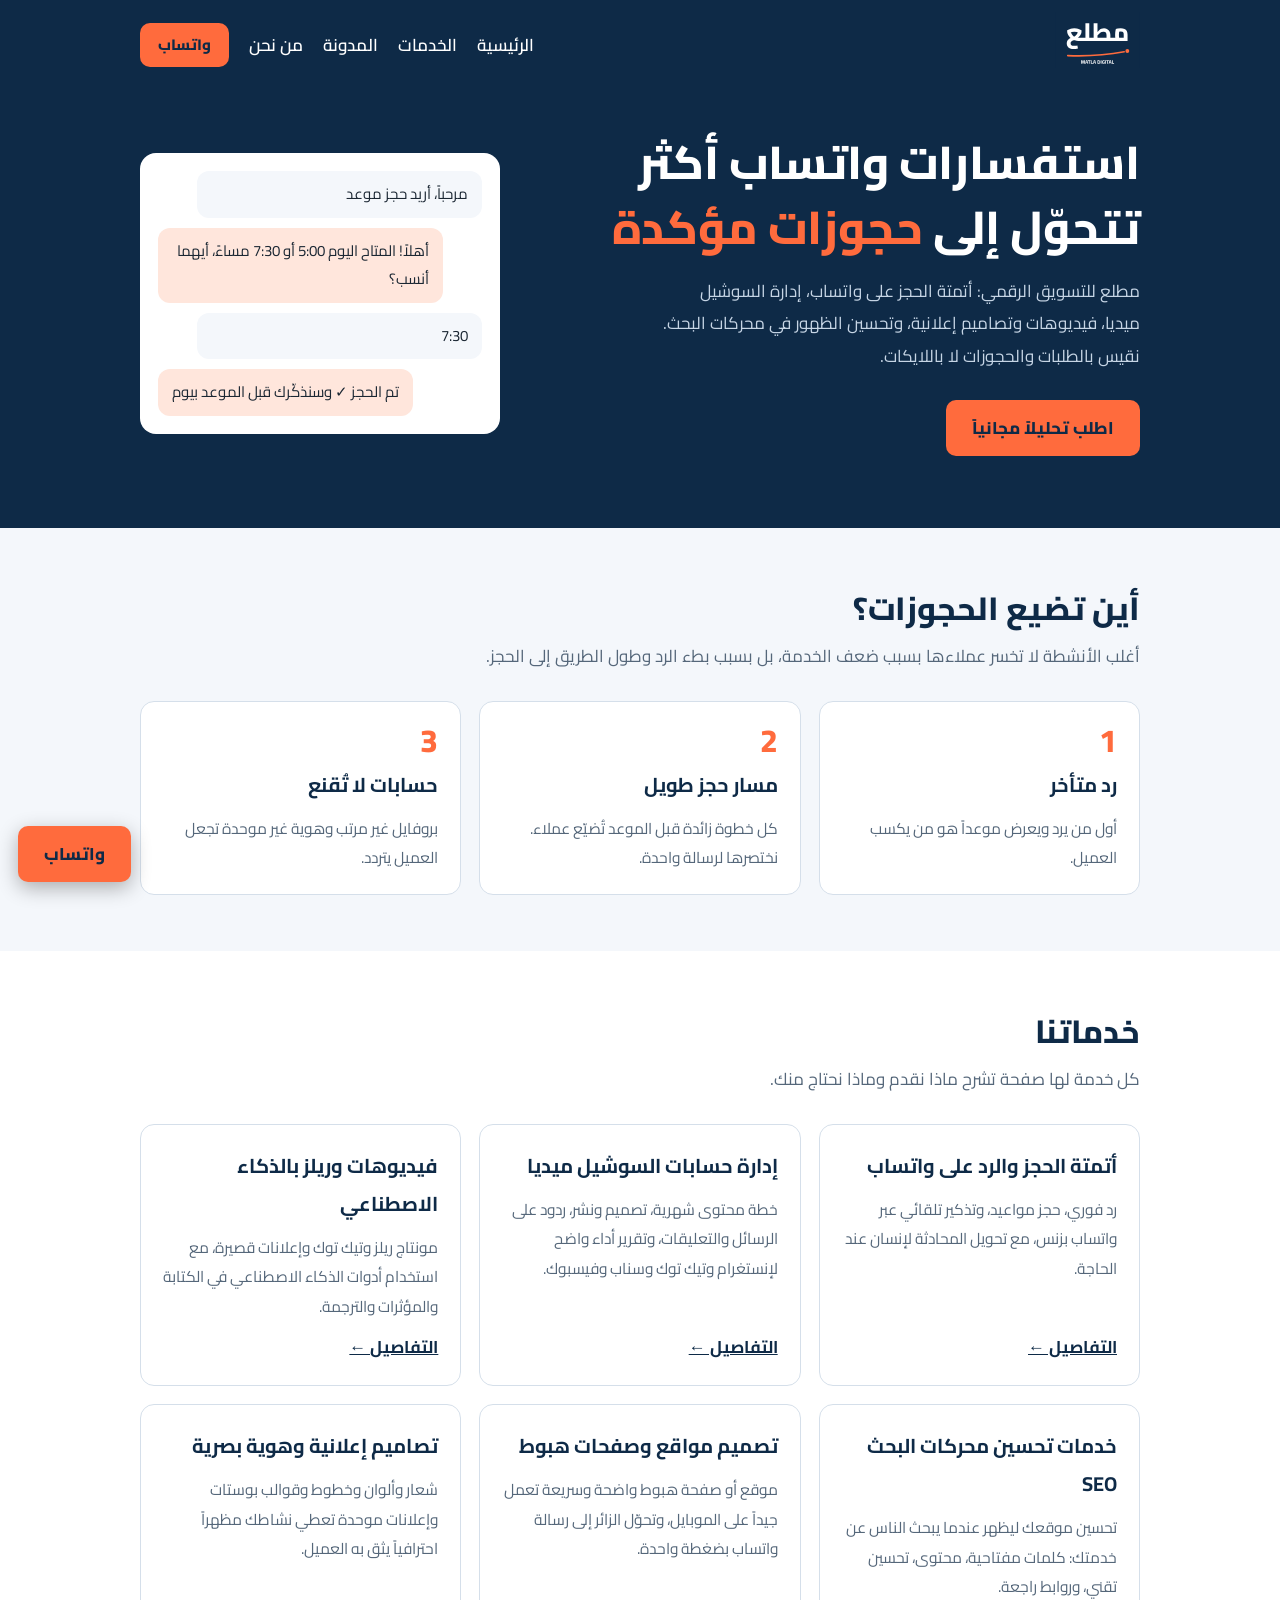
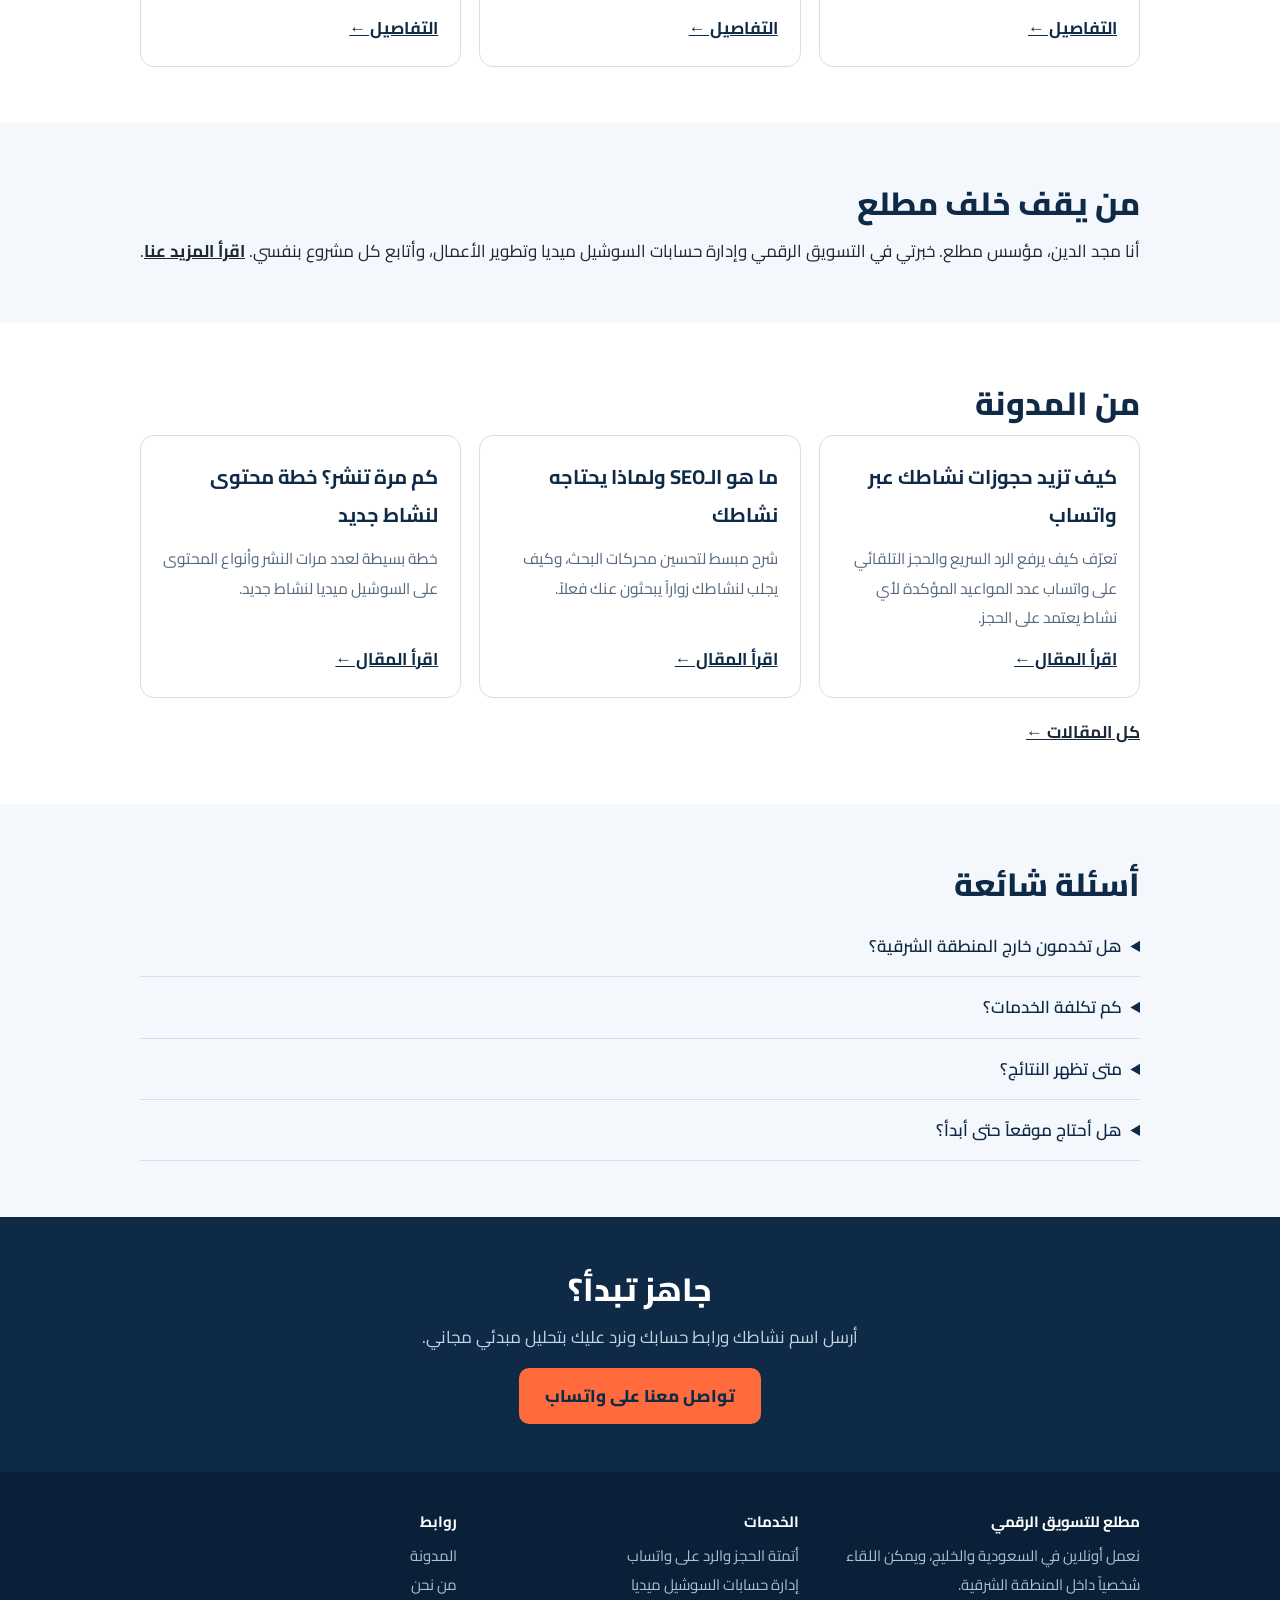
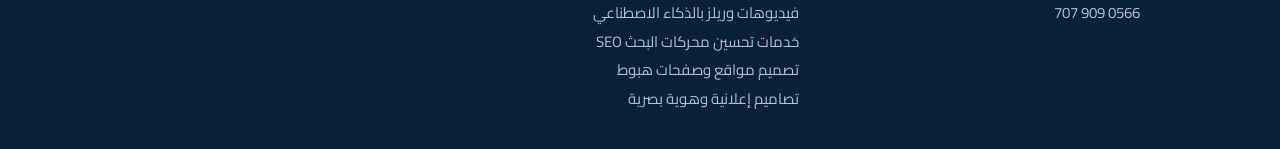
==== index.html @ a6b3e6dd "Add files via upload" ====
<!DOCTYPE html>
<html lang="ar" dir="rtl"><head><meta charset="utf-8"><meta name="viewport" content="width=device-width, initial-scale=1, viewport-fit=cover">
<title>مطلع للتسويق الرقمي | حجوزات واتساب وسوشيل ميديا وSEO</title><meta name="description" content="أتمتة حجوزات واتساب، إدارة سوشيل ميديا، فيديوهات وتصاميم إعلانية وSEO. اطلب تحليلاً مجانياً لحساباتك على واتساب.">
<meta name="robots" content="index,follow,max-image-preview:large">
<link rel="canonical" href="https://YOUR-DOMAIN/"><link rel="alternate" hreflang="ar-SA" href="https://YOUR-DOMAIN/"><link rel="alternate" hreflang="x-default" href="https://YOUR-DOMAIN/">
<meta property="og:type" content="website"><meta property="og:locale" content="ar_SA"><meta property="og:site_name" content="مطلع للتسويق الرقمي"><meta property="og:title" content="مطلع للتسويق الرقمي | حجوزات واتساب وسوشيل ميديا وSEO"><meta property="og:description" content="أتمتة حجوزات واتساب، إدارة سوشيل ميديا، فيديوهات وتصاميم إعلانية وSEO. اطلب تحليلاً مجانياً لحساباتك على واتساب."><meta property="og:url" content="https://YOUR-DOMAIN/"><meta property="og:image" content="https://YOUR-DOMAIN/og-image.png"><meta name="twitter:card" content="summary_large_image">
<meta name="theme-color" content="#0E2A47"><link rel="icon" href="/logo-profile-square.svg" type="image/svg+xml">
<link rel="preconnect" href="https://fonts.googleapis.com"><link rel="preconnect" href="https://fonts.gstatic.com" crossorigin>
<link href="https://fonts.googleapis.com/css2?family=Cairo:wght@400;600;800&display=swap" rel="stylesheet"><link rel="stylesheet" href="/style.css">
<script type="application/ld+json">{"@context": "https://schema.org", "@graph": [{"@type": "ProfessionalService", "@id": "https://YOUR-DOMAIN/#org", "name": "مطلع للتسويق الرقمي", "alternateName": "Matla Digital", "url": "https://YOUR-DOMAIN/", "logo": "https://YOUR-DOMAIN/logo-profile-1024.png", "image": "https://YOUR-DOMAIN/og-image.png", "telephone": "+966566909707", "description": "أتمتة حجوزات واتساب، إدارة سوشيل ميديا، فيديوهات وتصاميم إعلانية، وتحسين محركات البحث.", "areaServed": [{"@type": "Country", "name": "المملكة العربية السعودية"}], "founder": {"@type": "Person", "name": "مجد الدين"}, "knowsLanguage": "ar"}, {"@type": "WebSite", "@id": "https://YOUR-DOMAIN/#site", "url": "https://YOUR-DOMAIN/", "name": "مطلع للتسويق الرقمي", "inLanguage": "ar"}, {"@type": "FAQPage", "mainEntity": [{"@type": "Question", "name": "هل تخدمون خارج المنطقة الشرقية؟", "acceptedAnswer": {"@type": "Answer", "text": "نعم، نعمل أونلاين مع أنشطة في السعودية والخليج، ويمكن اللقاء شخصياً داخل المنطقة الشرقية عند الحاجة."}}, {"@type": "Question", "name": "كم تكلفة الخدمات؟", "acceptedAnswer": {"@type": "Answer", "text": "تختلف حسب نشاطك وحجم العمل. راسلنا على واتساب وسنعطيك عرضاً واضحاً بعد تحليل مبدئي مجاني."}}, {"@type": "Question", "name": "متى تظهر النتائج؟", "acceptedAnswer": {"@type": "Answer", "text": "تحسّن سرعة الرد والحجوزات يظهر غالباً خلال أسابيع قليلة، أما الـSEO فيحتاج من شهرين إلى ستة أشهر."}}, {"@type": "Question", "name": "هل أحتاج موقعاً حتى أبدأ؟", "acceptedAnswer": {"@type": "Answer", "text": "لا. نبدأ بما يعطي أسرع أثر لنشاطك، سواء واتساب أو السوشيل ميديا أو الموقع."}}]}]}</script></head>
<body><a class="skip" href="#main">تخطَّ إلى المحتوى</a>
<header><div class="w"><a href="/"><img src="/logo-dark.svg" width="85" height="56" alt="شعار مطلع للتسويق الرقمي"></a>
<nav aria-label="القائمة الرئيسية"><ul><li><a href="/">الرئيسية</a></li><li><a href="/#services">الخدمات</a></li><li><a href="/blog/">المدونة</a></li><li><a href="/about/">من نحن</a></li><li><a class="btn sm" href="https://wa.me/966566909707?text=%D9%85%D8%B1%D8%AD%D8%A8%D8%A7%D9%8B%D8%8C%20%D8%A8%D8%AF%D9%8A%20%D8%A3%D8%B3%D8%AA%D9%81%D8%B3%D8%B1%20%D8%B9%D9%86%20%D8%AE%D8%AF%D9%85%D8%A7%D8%AA%D9%83%D9%85" rel="noopener" target="_blank">واتساب</a></li></ul></nav></div></header>
<main id="main"><section class="hero"><div class="w g"><div><h1>استفسارات واتساب أكثر تتحوّل إلى <em>حجوزات مؤكدة</em></h1>
<p>مطلع للتسويق الرقمي: أتمتة الحجز على واتساب، إدارة السوشيل ميديا، فيديوهات وتصاميم إعلانية، وتحسين الظهور في محركات البحث. نقيس بالطلبات والحجوزات لا باللايكات.</p>
<a class="btn" href="https://wa.me/966566909707?text=%D9%85%D8%B1%D8%AD%D8%A8%D8%A7%D9%8B%D8%8C%20%D8%A8%D8%AF%D9%8A%20%D8%AA%D8%AD%D9%84%D9%8A%D9%84%D8%A7%D9%8B%20%D9%85%D8%AC%D8%A7%D9%86%D9%8A%D8%A7%D9%8B%20%D9%84%D8%AD%D8%B3%D8%A7%D8%A8%D8%A7%D8%AA%D9%8A%20%D9%88%D9%88%D9%82%D8%AA%20%D8%B1%D8%AF%D9%91%D9%8A%20%D8%B9%D9%84%D9%89%20%D8%A7%D9%84%D8%B9%D9%85%D9%84%D8%A7%D8%A1" rel="noopener" target="_blank">اطلب تحليلاً مجانياً</a></div>
<div class="chat" aria-hidden="true"><div class="m in">مرحباً، أريد حجز موعد</div><div class="m out">أهلاً! المتاح اليوم 5:00 أو 7:30 مساءً، أيهما أنسب؟</div><div class="m in">7:30</div><div class="m out">تم الحجز ✓ وسنذكّرك قبل الموعد بيوم</div></div></div></section>
<section class="alt"><div class="w"><h2>أين تضيع الحجوزات؟</h2><p class="sub">أغلب الأنشطة لا تخسر عملاءها بسبب ضعف الخدمة، بل بسبب بطء الرد وطول الطريق إلى الحجز.</p>
<div class="grid"><div class="card"><span class="num">1</span><h3>رد متأخر</h3><p>أول من يرد ويعرض موعداً هو من يكسب العميل.</p></div><div class="card"><span class="num">2</span><h3>مسار حجز طويل</h3><p>كل خطوة زائدة قبل الموعد تُضيّع عملاء. نختصرها لرسالة واحدة.</p></div><div class="card"><span class="num">3</span><h3>حسابات لا تُقنع</h3><p>بروفايل غير مرتب وهوية غير موحدة تجعل العميل يتردد.</p></div></div></div></section>
<section id="services"><div class="w"><h2>خدماتنا</h2><p class="sub">كل خدمة لها صفحة تشرح ماذا نقدم وماذا نحتاج منك.</p><div class="grid"><article class="card"><h3>أتمتة الحجز والرد على واتساب</h3><p>رد فوري، حجز مواعيد، وتذكير تلقائي عبر واتساب بزنس، مع تحويل المحادثة لإنسان عند الحاجة.</p><a class="more" href="/services/whatsapp-booking-automation/">التفاصيل ←</a></article><article class="card"><h3>إدارة حسابات السوشيل ميديا</h3><p>خطة محتوى شهرية، تصميم ونشر، ردود على الرسائل والتعليقات، وتقرير أداء واضح لإنستغرام وتيك توك وسناب وفيسبوك.</p><a class="more" href="/services/social-media-management/">التفاصيل ←</a></article><article class="card"><h3>فيديوهات وريلز بالذكاء الاصطناعي</h3><p>مونتاج ريلز وتيك توك وإعلانات قصيرة، مع استخدام أدوات الذكاء الاصطناعي في الكتابة والمؤثرات والترجمة.</p><a class="more" href="/services/ai-video-production/">التفاصيل ←</a></article><article class="card"><h3>خدمات تحسين محركات البحث SEO</h3><p>تحسين موقعك ليظهر عندما يبحث الناس عن خدمتك: كلمات مفتاحية، محتوى، تحسين تقني، وروابط راجعة.</p><a class="more" href="/services/seo-services/">التفاصيل ←</a></article><article class="card"><h3>تصميم مواقع وصفحات هبوط</h3><p>موقع أو صفحة هبوط واضحة وسريعة تعمل جيداً على الموبايل، وتحوّل الزائر إلى رسالة واتساب بضغطة واحدة.</p><a class="more" href="/services/website-design/">التفاصيل ←</a></article><article class="card"><h3>تصاميم إعلانية وهوية بصرية</h3><p>شعار وألوان وخطوط وقوالب بوستات وإعلانات موحدة تعطي نشاطك مظهراً احترافياً يثق به العميل.</p><a class="more" href="/services/ads-design-branding/">التفاصيل ←</a></article></div></div></section>
<section class="alt"><div class="w"><h2>من يقف خلف مطلع</h2><p>أنا مجد الدين، مؤسس مطلع. خبرتي في التسويق الرقمي وإدارة حسابات السوشيل ميديا وتطوير الأعمال، وأتابع كل مشروع بنفسي. <a href="/about/"><strong>اقرأ المزيد عنا</strong></a>.</p></div></section>
<section><div class="w"><h2>من المدونة</h2><div class="grid"><article class="card"><h3>كيف تزيد حجوزات نشاطك عبر واتساب</h3><p>تعرّف كيف يرفع الرد السريع والحجز التلقائي على واتساب عدد المواعيد المؤكدة لأي نشاط يعتمد على الحجز.</p><a class="more" href="/blog/whatsapp-booking-for-clinics/">اقرأ المقال ←</a></article><article class="card"><h3>ما هو الـSEO ولماذا يحتاجه نشاطك</h3><p>شرح مبسط لتحسين محركات البحث، وكيف يجلب لنشاطك زواراً يبحثون عنك فعلاً.</p><a class="more" href="/blog/what-is-seo/">اقرأ المقال ←</a></article><article class="card"><h3>كم مرة تنشر؟ خطة محتوى لنشاط جديد</h3><p>خطة بسيطة لعدد مرات النشر وأنواع المحتوى على السوشيل ميديا لنشاط جديد.</p><a class="more" href="/blog/social-media-content-plan/">اقرأ المقال ←</a></article></div><p style="margin-top:18px"><a class="more" href="/blog/"><strong>كل المقالات ←</strong></a></p></div></section>
<section class="alt"><div class="w"><h2>أسئلة شائعة</h2><details><summary>هل تخدمون خارج المنطقة الشرقية؟</summary><p>نعم، نعمل أونلاين مع أنشطة في السعودية والخليج، ويمكن اللقاء شخصياً داخل المنطقة الشرقية عند الحاجة.</p></details><details><summary>كم تكلفة الخدمات؟</summary><p>تختلف حسب نشاطك وحجم العمل. راسلنا على واتساب وسنعطيك عرضاً واضحاً بعد تحليل مبدئي مجاني.</p></details><details><summary>متى تظهر النتائج؟</summary><p>تحسّن سرعة الرد والحجوزات يظهر غالباً خلال أسابيع قليلة، أما الـSEO فيحتاج من شهرين إلى ستة أشهر.</p></details><details><summary>هل أحتاج موقعاً حتى أبدأ؟</summary><p>لا. نبدأ بما يعطي أسرع أثر لنشاطك، سواء واتساب أو السوشيل ميديا أو الموقع.</p></details></div></section></main>
<section class="cta"><div class="w"><h2>جاهز تبدأ؟</h2><p>أرسل اسم نشاطك ورابط حسابك ونرد عليك بتحليل مبدئي مجاني.</p><a class="btn" href="https://wa.me/966566909707?text=%D9%85%D8%B1%D8%AD%D8%A8%D8%A7%D9%8B%D8%8C%20%D9%87%D8%B0%D8%A7%20%D8%A7%D8%B3%D9%85%20%D9%86%D8%B4%D8%A7%D8%B7%D9%8A%20%D9%88%D8%B1%D8%A7%D8%A8%D8%B7%20%D8%AD%D8%B3%D8%A7%D8%A8%D9%8A%3A" rel="noopener" target="_blank">تواصل معنا على واتساب</a></div></section>
<footer><div class="w g"><div><h4>مطلع للتسويق الرقمي</h4><p>نعمل أونلاين في السعودية والخليج، ويمكن اللقاء شخصياً داخل المنطقة الشرقية.</p><p><a href="tel:+966566909707">0566 909 707</a></p></div>
<div><h4>الخدمات</h4><ul><li><a href="/services/whatsapp-booking-automation/">أتمتة الحجز والرد على واتساب</a></li><li><a href="/services/social-media-management/">إدارة حسابات السوشيل ميديا</a></li><li><a href="/services/ai-video-production/">فيديوهات وريلز بالذكاء الاصطناعي</a></li><li><a href="/services/seo-services/">خدمات تحسين محركات البحث SEO</a></li><li><a href="/services/website-design/">تصميم مواقع وصفحات هبوط</a></li><li><a href="/services/ads-design-branding/">تصاميم إعلانية وهوية بصرية</a></li></ul></div><div><h4>روابط</h4><ul><li><a href="/blog/">المدونة</a></li><li><a href="/about/">من نحن</a></li></ul></div></div></footer>
<a class="btn fab" href="https://wa.me/966566909707?text=%D9%85%D8%B1%D8%AD%D8%A8%D8%A7%D9%8B%D8%8C%20%D8%A8%D8%AF%D9%8A%20%D8%A3%D8%B3%D8%AA%D9%81%D8%B3%D8%B1%20%D8%B9%D9%86%20%D8%AE%D8%AF%D9%85%D8%A7%D8%AA%D9%83%D9%85" rel="noopener" target="_blank" aria-label="تواصل عبر واتساب">واتساب</a></body></html>
---- style.css ----
:root{--navy:#0E2A47;--coral:#FF6B3D;--bg:#F4F7FB;--tx:#1B2733;--mut:#55677A;--line:#D5DFEA}
*{box-sizing:border-box;margin:0}html{scroll-behavior:smooth}
body{font-family:Cairo,Tahoma,Arial,sans-serif;color:var(--tx);line-height:1.9;font-size:17px;padding-top:env(safe-area-inset-top,0)}
.w{max-width:1040px;margin:0 auto;padding:0 20px}a{color:inherit}:focus-visible{outline:3px solid var(--coral);outline-offset:3px}
.skip{position:absolute;right:-999px}.skip:focus{right:10px;top:10px;background:#fff;padding:8px;z-index:99}
.btn{display:inline-block;background:var(--coral);color:var(--navy);font-weight:800;text-decoration:none;padding:12px 26px;border-radius:10px}.btn:hover{filter:brightness(1.08)}.btn.sm{padding:8px 18px;font-size:15px}
header{background:var(--navy);color:#fff}header .w{display:flex;flex-wrap:wrap;justify-content:space-between;align-items:center;gap:10px;padding-top:12px;padding-bottom:12px}
nav ul{list-style:none;padding:0;display:flex;flex-wrap:wrap;gap:6px 20px;align-items:center}nav a{text-decoration:none;font-weight:600}nav a:hover{color:var(--coral)}
.hero{background:var(--navy);color:#fff;padding:40px 0 72px}.hero .g{display:grid;grid-template-columns:1.25fr .75fr;gap:40px;align-items:center}
h1{font-size:clamp(28px,4.6vw,46px);line-height:1.4;font-weight:800}h1 em{font-style:normal;color:var(--coral)}.hero p{color:#C6D5E5;margin:16px 0 28px;max-width:48ch}
.chat{background:#fff;color:var(--tx);border-radius:16px;padding:18px;display:grid;gap:10px;font-size:15px}.m{padding:9px 14px;border-radius:12px;max-width:88%}.in{background:var(--bg)}.out{background:#FFE6DC;justify-self:end}
section{padding:56px 0}.alt{background:var(--bg)}h2{font-size:clamp(23px,3.3vw,32px);font-weight:800;color:var(--navy);margin-bottom:8px;line-height:1.5}h3{color:var(--navy);font-size:20px}
.sub{color:var(--mut);margin-bottom:28px}.grid{display:grid;grid-template-columns:repeat(auto-fit,minmax(280px,1fr));gap:18px}
.card{border:1px solid var(--line);border-radius:14px;padding:22px;display:flex;flex-direction:column;gap:10px;background:#fff}.card p{color:var(--mut);font-size:15.5px;flex:1}.card a.more{font-weight:700;color:var(--navy)}
.num{font-size:32px;font-weight:800;color:var(--coral);line-height:1}
.bc{font-size:14px;color:var(--mut);padding:14px 0}.bc a{text-decoration:none}
.page{padding:8px 0 56px}.prose{max-width:760px}.prose h2{margin-top:32px}.prose p{margin:12px 0}.prose ul{margin:12px 22px}
.meta{color:var(--mut);font-size:14px}
details{border-bottom:1px solid var(--line);padding:14px 0}summary{cursor:pointer;font-weight:600;color:var(--navy)}details p{color:var(--mut);margin-top:8px}
.cta{background:var(--navy);color:#C6D5E5;text-align:center;padding:48px 0}.cta h2{color:#fff}.cta .btn{margin-top:14px}
footer{background:#0A2038;color:#AFC0D2;padding:36px 0 calc(36px + env(safe-area-inset-bottom,0));font-size:15px}
footer .g{display:grid;grid-template-columns:repeat(auto-fit,minmax(220px,1fr));gap:24px}footer h4{color:#fff;margin-bottom:6px}footer ul{list-style:none;padding:0}footer a{text-decoration:none}footer a:hover{color:var(--coral)}
.fab{position:fixed;bottom:calc(18px + env(safe-area-inset-bottom,0));left:18px;z-index:9;box-shadow:0 6px 20px rgba(0,0,0,.3)}
@media(max-width:760px){.hero .g{grid-template-columns:1fr}.chat{display:none}}
@media(prefers-reduced-motion:reduce){html{scroll-behavior:auto}}
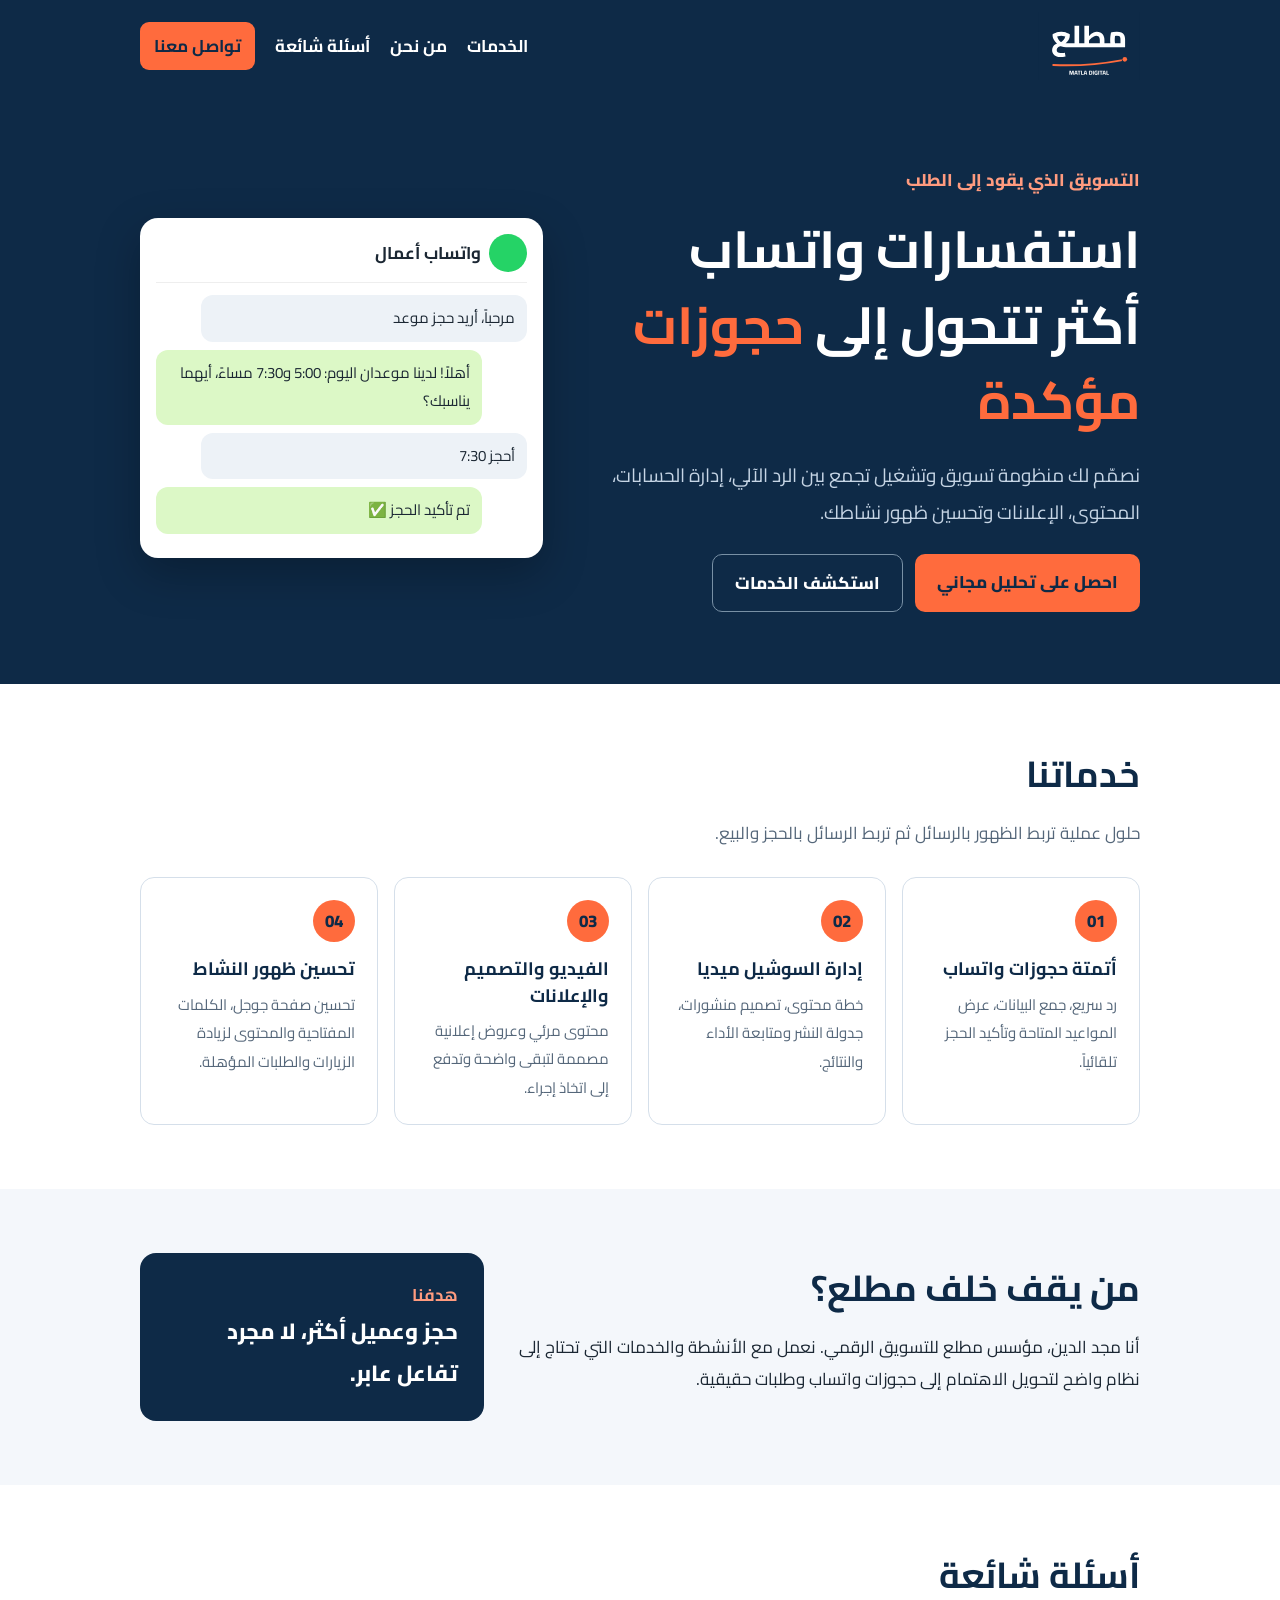
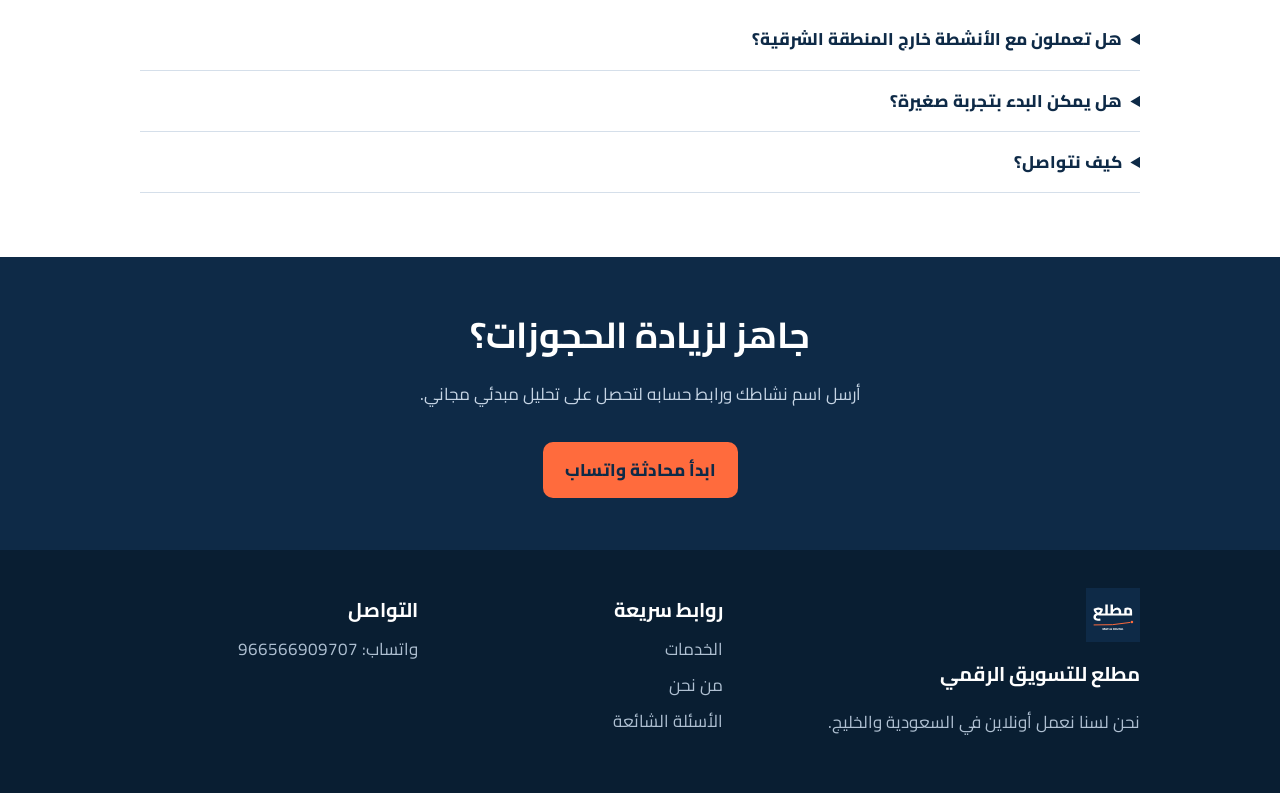
==== commit f69651da: "Fix GitHub Pages project URL paths and replace the broken placeholder site with a working Arabic lan" ====
--- a/index.html
+++ b/index.html
@@ -1,27 +1,106 @@
 <!DOCTYPE html>
-<html lang="ar" dir="rtl"><head><meta charset="utf-8"><meta name="viewport" content="width=device-width, initial-scale=1, viewport-fit=cover">
-<title>مطلع للتسويق الرقمي | حجوزات واتساب وسوشيل ميديا وSEO</title><meta name="description" content="أتمتة حجوزات واتساب، إدارة سوشيل ميديا، فيديوهات وتصاميم إعلانية وSEO. اطلب تحليلاً مجانياً لحساباتك على واتساب.">
-<meta name="robots" content="index,follow,max-image-preview:large">
-<link rel="canonical" href="https://YOUR-DOMAIN/"><link rel="alternate" hreflang="ar-SA" href="https://YOUR-DOMAIN/"><link rel="alternate" hreflang="x-default" href="https://YOUR-DOMAIN/">
-<meta property="og:type" content="website"><meta property="og:locale" content="ar_SA"><meta property="og:site_name" content="مطلع للتسويق الرقمي"><meta property="og:title" content="مطلع للتسويق الرقمي | حجوزات واتساب وسوشيل ميديا وSEO"><meta property="og:description" content="أتمتة حجوزات واتساب، إدارة سوشيل ميديا، فيديوهات وتصاميم إعلانية وSEO. اطلب تحليلاً مجانياً لحساباتك على واتساب."><meta property="og:url" content="https://YOUR-DOMAIN/"><meta property="og:image" content="https://YOUR-DOMAIN/og-image.png"><meta name="twitter:card" content="summary_large_image">
-<meta name="theme-color" content="#0E2A47"><link rel="icon" href="/logo-profile-square.svg" type="image/svg+xml">
-<link rel="preconnect" href="https://fonts.googleapis.com"><link rel="preconnect" href="https://fonts.gstatic.com" crossorigin>
-<link href="https://fonts.googleapis.com/css2?family=Cairo:wght@400;600;800&display=swap" rel="stylesheet"><link rel="stylesheet" href="/style.css">
-<script type="application/ld+json">{"@context": "https://schema.org", "@graph": [{"@type": "ProfessionalService", "@id": "https://YOUR-DOMAIN/#org", "name": "مطلع للتسويق الرقمي", "alternateName": "Matla Digital", "url": "https://YOUR-DOMAIN/", "logo": "https://YOUR-DOMAIN/logo-profile-1024.png", "image": "https://YOUR-DOMAIN/og-image.png", "telephone": "+966566909707", "description": "أتمتة حجوزات واتساب، إدارة سوشيل ميديا، فيديوهات وتصاميم إعلانية، وتحسين محركات البحث.", "areaServed": [{"@type": "Country", "name": "المملكة العربية السعودية"}], "founder": {"@type": "Person", "name": "مجد الدين"}, "knowsLanguage": "ar"}, {"@type": "WebSite", "@id": "https://YOUR-DOMAIN/#site", "url": "https://YOUR-DOMAIN/", "name": "مطلع للتسويق الرقمي", "inLanguage": "ar"}, {"@type": "FAQPage", "mainEntity": [{"@type": "Question", "name": "هل تخدمون خارج المنطقة الشرقية؟", "acceptedAnswer": {"@type": "Answer", "text": "نعم، نعمل أونلاين مع أنشطة في السعودية والخليج، ويمكن اللقاء شخصياً داخل المنطقة الشرقية عند الحاجة."}}, {"@type": "Question", "name": "كم تكلفة الخدمات؟", "acceptedAnswer": {"@type": "Answer", "text": "تختلف حسب نشاطك وحجم العمل. راسلنا على واتساب وسنعطيك عرضاً واضحاً بعد تحليل مبدئي مجاني."}}, {"@type": "Question", "name": "متى تظهر النتائج؟", "acceptedAnswer": {"@type": "Answer", "text": "تحسّن سرعة الرد والحجوزات يظهر غالباً خلال أسابيع قليلة، أما الـSEO فيحتاج من شهرين إلى ستة أشهر."}}, {"@type": "Question", "name": "هل أحتاج موقعاً حتى أبدأ؟", "acceptedAnswer": {"@type": "Answer", "text": "لا. نبدأ بما يعطي أسرع أثر لنشاطك، سواء واتساب أو السوشيل ميديا أو الموقع."}}]}]}</script></head>
-<body><a class="skip" href="#main">تخطَّ إلى المحتوى</a>
-<header><div class="w"><a href="/"><img src="/logo-dark.svg" width="85" height="56" alt="شعار مطلع للتسويق الرقمي"></a>
-<nav aria-label="القائمة الرئيسية"><ul><li><a href="/">الرئيسية</a></li><li><a href="/#services">الخدمات</a></li><li><a href="/blog/">المدونة</a></li><li><a href="/about/">من نحن</a></li><li><a class="btn sm" href="https://wa.me/966566909707?text=%D9%85%D8%B1%D8%AD%D8%A8%D8%A7%D9%8B%D8%8C%20%D8%A8%D8%AF%D9%8A%20%D8%A3%D8%B3%D8%AA%D9%81%D8%B3%D8%B1%20%D8%B9%D9%86%20%D8%AE%D8%AF%D9%85%D8%A7%D8%AA%D9%83%D9%85" rel="noopener" target="_blank">واتساب</a></li></ul></nav></div></header>
-<main id="main"><section class="hero"><div class="w g"><div><h1>استفسارات واتساب أكثر تتحوّل إلى <em>حجوزات مؤكدة</em></h1>
-<p>مطلع للتسويق الرقمي: أتمتة الحجز على واتساب، إدارة السوشيل ميديا، فيديوهات وتصاميم إعلانية، وتحسين الظهور في محركات البحث. نقيس بالطلبات والحجوزات لا باللايكات.</p>
-<a class="btn" href="https://wa.me/966566909707?text=%D9%85%D8%B1%D8%AD%D8%A8%D8%A7%D9%8B%D8%8C%20%D8%A8%D8%AF%D9%8A%20%D8%AA%D8%AD%D9%84%D9%8A%D9%84%D8%A7%D9%8B%20%D9%85%D8%AC%D8%A7%D9%86%D9%8A%D8%A7%D9%8B%20%D9%84%D8%AD%D8%B3%D8%A7%D8%A8%D8%A7%D8%AA%D9%8A%20%D9%88%D9%88%D9%82%D8%AA%20%D8%B1%D8%AF%D9%91%D9%8A%20%D8%B9%D9%84%D9%89%20%D8%A7%D9%84%D8%B9%D9%85%D9%84%D8%A7%D8%A1" rel="noopener" target="_blank">اطلب تحليلاً مجانياً</a></div>
-<div class="chat" aria-hidden="true"><div class="m in">مرحباً، أريد حجز موعد</div><div class="m out">أهلاً! المتاح اليوم 5:00 أو 7:30 مساءً، أيهما أنسب؟</div><div class="m in">7:30</div><div class="m out">تم الحجز ✓ وسنذكّرك قبل الموعد بيوم</div></div></div></section>
-<section class="alt"><div class="w"><h2>أين تضيع الحجوزات؟</h2><p class="sub">أغلب الأنشطة لا تخسر عملاءها بسبب ضعف الخدمة، بل بسبب بطء الرد وطول الطريق إلى الحجز.</p>
-<div class="grid"><div class="card"><span class="num">1</span><h3>رد متأخر</h3><p>أول من يرد ويعرض موعداً هو من يكسب العميل.</p></div><div class="card"><span class="num">2</span><h3>مسار حجز طويل</h3><p>كل خطوة زائدة قبل الموعد تُضيّع عملاء. نختصرها لرسالة واحدة.</p></div><div class="card"><span class="num">3</span><h3>حسابات لا تُقنع</h3><p>بروفايل غير مرتب وهوية غير موحدة تجعل العميل يتردد.</p></div></div></div></section>
-<section id="services"><div class="w"><h2>خدماتنا</h2><p class="sub">كل خدمة لها صفحة تشرح ماذا نقدم وماذا نحتاج منك.</p><div class="grid"><article class="card"><h3>أتمتة الحجز والرد على واتساب</h3><p>رد فوري، حجز مواعيد، وتذكير تلقائي عبر واتساب بزنس، مع تحويل المحادثة لإنسان عند الحاجة.</p><a class="more" href="/services/whatsapp-booking-automation/">التفاصيل ←</a></article><article class="card"><h3>إدارة حسابات السوشيل ميديا</h3><p>خطة محتوى شهرية، تصميم ونشر، ردود على الرسائل والتعليقات، وتقرير أداء واضح لإنستغرام وتيك توك وسناب وفيسبوك.</p><a class="more" href="/services/social-media-management/">التفاصيل ←</a></article><article class="card"><h3>فيديوهات وريلز بالذكاء الاصطناعي</h3><p>مونتاج ريلز وتيك توك وإعلانات قصيرة، مع استخدام أدوات الذكاء الاصطناعي في الكتابة والمؤثرات والترجمة.</p><a class="more" href="/services/ai-video-production/">التفاصيل ←</a></article><article class="card"><h3>خدمات تحسين محركات البحث SEO</h3><p>تحسين موقعك ليظهر عندما يبحث الناس عن خدمتك: كلمات مفتاحية، محتوى، تحسين تقني، وروابط راجعة.</p><a class="more" href="/services/seo-services/">التفاصيل ←</a></article><article class="card"><h3>تصميم مواقع وصفحات هبوط</h3><p>موقع أو صفحة هبوط واضحة وسريعة تعمل جيداً على الموبايل، وتحوّل الزائر إلى رسالة واتساب بضغطة واحدة.</p><a class="more" href="/services/website-design/">التفاصيل ←</a></article><article class="card"><h3>تصاميم إعلانية وهوية بصرية</h3><p>شعار وألوان وخطوط وقوالب بوستات وإعلانات موحدة تعطي نشاطك مظهراً احترافياً يثق به العميل.</p><a class="more" href="/services/ads-design-branding/">التفاصيل ←</a></article></div></div></section>
-<section class="alt"><div class="w"><h2>من يقف خلف مطلع</h2><p>أنا مجد الدين، مؤسس مطلع. خبرتي في التسويق الرقمي وإدارة حسابات السوشيل ميديا وتطوير الأعمال، وأتابع كل مشروع بنفسي. <a href="/about/"><strong>اقرأ المزيد عنا</strong></a>.</p></div></section>
-<section><div class="w"><h2>من المدونة</h2><div class="grid"><article class="card"><h3>كيف تزيد حجوزات نشاطك عبر واتساب</h3><p>تعرّف كيف يرفع الرد السريع والحجز التلقائي على واتساب عدد المواعيد المؤكدة لأي نشاط يعتمد على الحجز.</p><a class="more" href="/blog/whatsapp-booking-for-clinics/">اقرأ المقال ←</a></article><article class="card"><h3>ما هو الـSEO ولماذا يحتاجه نشاطك</h3><p>شرح مبسط لتحسين محركات البحث، وكيف يجلب لنشاطك زواراً يبحثون عنك فعلاً.</p><a class="more" href="/blog/what-is-seo/">اقرأ المقال ←</a></article><article class="card"><h3>كم مرة تنشر؟ خطة محتوى لنشاط جديد</h3><p>خطة بسيطة لعدد مرات النشر وأنواع المحتوى على السوشيل ميديا لنشاط جديد.</p><a class="more" href="/blog/social-media-content-plan/">اقرأ المقال ←</a></article></div><p style="margin-top:18px"><a class="more" href="/blog/"><strong>كل المقالات ←</strong></a></p></div></section>
-<section class="alt"><div class="w"><h2>أسئلة شائعة</h2><details><summary>هل تخدمون خارج المنطقة الشرقية؟</summary><p>نعم، نعمل أونلاين مع أنشطة في السعودية والخليج، ويمكن اللقاء شخصياً داخل المنطقة الشرقية عند الحاجة.</p></details><details><summary>كم تكلفة الخدمات؟</summary><p>تختلف حسب نشاطك وحجم العمل. راسلنا على واتساب وسنعطيك عرضاً واضحاً بعد تحليل مبدئي مجاني.</p></details><details><summary>متى تظهر النتائج؟</summary><p>تحسّن سرعة الرد والحجوزات يظهر غالباً خلال أسابيع قليلة، أما الـSEO فيحتاج من شهرين إلى ستة أشهر.</p></details><details><summary>هل أحتاج موقعاً حتى أبدأ؟</summary><p>لا. نبدأ بما يعطي أسرع أثر لنشاطك، سواء واتساب أو السوشيل ميديا أو الموقع.</p></details></div></section></main>
-<section class="cta"><div class="w"><h2>جاهز تبدأ؟</h2><p>أرسل اسم نشاطك ورابط حسابك ونرد عليك بتحليل مبدئي مجاني.</p><a class="btn" href="https://wa.me/966566909707?text=%D9%85%D8%B1%D8%AD%D8%A8%D8%A7%D9%8B%D8%8C%20%D9%87%D8%B0%D8%A7%20%D8%A7%D8%B3%D9%85%20%D9%86%D8%B4%D8%A7%D8%B7%D9%8A%20%D9%88%D8%B1%D8%A7%D8%A8%D8%B7%20%D8%AD%D8%B3%D8%A7%D8%A8%D9%8A%3A" rel="noopener" target="_blank">تواصل معنا على واتساب</a></div></section>
-<footer><div class="w g"><div><h4>مطلع للتسويق الرقمي</h4><p>نعمل أونلاين في السعودية والخليج، ويمكن اللقاء شخصياً داخل المنطقة الشرقية.</p><p><a href="tel:+966566909707">0566 909 707</a></p></div>
-<div><h4>الخدمات</h4><ul><li><a href="/services/whatsapp-booking-automation/">أتمتة الحجز والرد على واتساب</a></li><li><a href="/services/social-media-management/">إدارة حسابات السوشيل ميديا</a></li><li><a href="/services/ai-video-production/">فيديوهات وريلز بالذكاء الاصطناعي</a></li><li><a href="/services/seo-services/">خدمات تحسين محركات البحث SEO</a></li><li><a href="/services/website-design/">تصميم مواقع وصفحات هبوط</a></li><li><a href="/services/ads-design-branding/">تصاميم إعلانية وهوية بصرية</a></li></ul></div><div><h4>روابط</h4><ul><li><a href="/blog/">المدونة</a></li><li><a href="/about/">من نحن</a></li></ul></div></div></footer>
-<a class="btn fab" href="https://wa.me/966566909707?text=%D9%85%D8%B1%D8%AD%D8%A8%D8%A7%D9%8B%D8%8C%20%D8%A8%D8%AF%D9%8A%20%D8%A3%D8%B3%D8%AA%D9%81%D8%B3%D8%B1%20%D8%B9%D9%86%20%D8%AE%D8%AF%D9%85%D8%A7%D8%AA%D9%83%D9%85" rel="noopener" target="_blank" aria-label="تواصل عبر واتساب">واتساب</a></body></html>+<html lang="ar" dir="rtl">
+<head>
+  <meta charset="utf-8">
+  <meta name="viewport" content="width=device-width, initial-scale=1, viewport-fit=cover">
+  <title>مطلع للتسويق الرقمي | حجوزات واتساب وسوشيل ميديا وSEO</title>
+  <meta name="description" content="مطلع للتسويق الرقمي: أتمتة حجوزات واتساب، إدارة وسائل التواصل الاجتماعي، التصاميم والفيديو والإعلانات وتحسين محركات البحث.">
+  <meta name="robots" content="index,follow,max-image-preview:large">
+  <link rel="canonical" href="https://majdseekh-wq.github.io/matla.com/">
+  <meta property="og:type" content="website">
+  <meta property="og:locale" content="ar_SA">
+  <meta property="og:site_name" content="مطلع للتسويق الرقمي">
+  <meta property="og:title" content="مطلع للتسويق الرقمي">
+  <meta property="og:description" content="نحوّل استفسارات واتساب إلى حجوزات مؤكدة.">
+  <meta property="og:image" content="https://majdseekh-wq.github.io/matla.com/og-image.png">
+  <meta name="theme-color" content="#0E2A47">
+  <link rel="icon" href="./logo-profile-square.svg" type="image/svg+xml">
+  <link rel="preconnect" href="https://fonts.googleapis.com">
+  <link rel="preconnect" href="https://fonts.gstatic.com" crossorigin>
+  <link href="https://fonts.googleapis.com/css2?family=Cairo:wght@400;600;800&display=swap" rel="stylesheet">
+  <link rel="stylesheet" href="./style.css">
+</head>
+<body>
+  <a class="skip" href="#main">تخطَّ إلى المحتوى</a>
+  <header>
+    <div class="w nav">
+      <a class="brand" href="./" aria-label="الصفحة الرئيسية">
+        <img src="./logo-dark.svg" width="102" height="67" alt="شعار مطلع للتسويق الرقمي">
+      </a>
+      <nav aria-label="القائمة الرئيسية">
+        <a href="#services">الخدمات</a>
+        <a href="#about">من نحن</a>
+        <a href="#faq">أسئلة شائعة</a>
+        <a class="nav-cta" href="https://wa.me/966566909707" target="_blank" rel="noopener">تواصل معنا</a>
+      </nav>
+    </div>
+  </header>
+
+  <main id="main">
+    <section class="hero">
+      <div class="w hero-grid">
+        <div class="hero-copy">
+          <span class="eyebrow">التسويق الذي يقود إلى الطلب</span>
+          <h1>استفسارات واتساب أكثر تتحول إلى <em>حجوزات مؤكدة</em></h1>
+          <p>نصمّم لك منظومة تسويق وتشغيل تجمع بين الرد الآلي، إدارة الحسابات، المحتوى، الإعلانات وتحسين ظهور نشاطك.</p>
+          <div class="actions">
+            <a class="btn" href="https://wa.me/966566909707?text=%D9%85%D8%B1%D8%AD%D8%A8%D8%A7%D9%8B%D8%8C%20%D8%A3%D8%B1%D9%8A%D8%AF%20%D8%A7%D8%B9%D8%AA%D8%B0%D8%A7%D8%B1%D9%8B%20%D9%85%D8%AC%D8%A7%D9%86%D9%8A%D9%8B%D8%A7" target="_blank" rel="noopener">احصل على تحليل مجاني</a>
+            <a class="btn ghost" href="#services">استكشف الخدمات</a>
+          </div>
+        </div>
+        <div class="chat" aria-label="مثال على حوار حجوزات واتساب">
+          <div class="chat-head"><span></span><strong>واتساب أعمال</strong></div>
+          <div class="bubble incoming">مرحباً، أريد حجز موعد</div>
+          <div class="bubble outgoing">أهلاً! لدينا موعدان اليوم: 5:00 و7:30 مساءً، أيهما يناسبك؟</div>
+          <div class="bubble incoming">أحجز 7:30</div>
+          <div class="bubble outgoing">تم تأكيد الحجز ✅</div>
+        </div>
+      </div>
+    </section>
+
+    <section id="services" class="section">
+      <div class="w">
+        <h2>خدماتنا</h2>
+        <p class="sub">حلول عملية تربط الظهور بالرسائل ثم تربط الرسائل بالحجز والبيع.</p>
+        <div class="grid">
+          <article class="card"><span class="tag">01</span><h3>أتمتة حجوزات واتساب</h3><p>رد سريع، جمع البيانات، عرض المواعيد المتاحة وتأكيد الحجز تلقائياً.</p></article>
+          <article class="card"><span class="tag">02</span><h3>إدارة السوشيل ميديا</h3><p>خطة محتوى، تصميم منشورات، جدولة النشر ومتابعة الأداء والنتائج.</p></article>
+          <article class="card"><span class="tag">03</span><h3>الفيديو والتصميم والإعلانات</h3><p>محتوى مرئي وعروض إعلانية مصممة لتبقى واضحة وتدفع إلى اتخاذ إجراء.</p></article>
+          <article class="card"><span class="tag">04</span><h3>تحسين ظهور النشاط</h3><p>تحسين صفحة جوجل، الكلمات المفتاحية والمحتوى لزيادة الزيارات والطلبات المؤهلة.</p></article>
+        </div>
+      </div>
+    </section>
+
+    <section id="about" class="section alt">
+      <div class="w about-grid">
+        <div>
+          <h2>من يقف خلف مطلع؟</h2>
+          <p>أنا مجد الدين، مؤسس مطلع للتسويق الرقمي. نعمل مع الأنشطة والخدمات التي تحتاج إلى نظام واضح لتحويل الاهتمام إلى حجوزات واتساب وطلبات حقيقية.</p>
+        </div>
+        <div class="metric"><strong>هدفنا</strong><span>حجز وعميل أكثر، لا مجرد تفاعل عابر.</span></div>
+      </div>
+    </section>
+
+    <section id="faq" class="section">
+      <div class="w">
+        <h2>أسئلة شائعة</h2>
+        <details><summary>هل تعملون مع الأنشطة خارج المنطقة الشرقية؟</summary><p>نعم، نعمل أونلاين مع الأنشطة في السعودية والخليج، ويمكن ترتيب لقاءات مباشرة عند الحاجة.</p></details>
+        <details><summary>هل يمكن البدء بتجربة صغيرة؟</summary><p>نعم، نحدد أولوية واضحة ونفذ حزمة صغيرة قابلة للقياس قبل توسعة المشروع.</p></details>
+        <details><summary>كيف نتواصل؟</summary><p>أرسل اسم نشاطك ورابط حسابك عبر واتساب وسنعود إليك بتحليل مبدئي مجاني.</p></details>
+      </div>
+    </section>
+
+    <section class="cta">
+      <div class="w"><h2>جاهز لزيادة الحجوزات؟</h2><p>أرسل اسم نشاطك ورابط حسابه لتحصل على تحليل مبدئي مجاني.</p><a class="btn" href="https://wa.me/966566909707" target="_blank" rel="noopener">ابدأ محادثة واتساب</a></div>
+    </section>
+  </main>
+
+  <footer>
+    <div class="w footer-grid">
+      <div><img src="./logo-profile-square.svg" width="54" height="54" alt=""><h3>مطلع للتسويق الرقمي</h3><p>نحن لسنا نعمل أونلاين في السعودية والخليج.</p></div>
+      <div><h3>روابط سريعة</h3><a href="#services">الخدمات</a><a href="#about">من نحن</a><a href="#faq">الأسئلة الشائعة</a></div>
+      <div><h3>التواصل</h3><a href="https://wa.me/966566909707" target="_blank" rel="noopener">واتساب: 966566909707</a></div>
+    </div>
+  </footer>
+</body>
+</html>
--- a/style.css
+++ b/style.css
@@ -1,25 +1,7 @@
-:root{--navy:#0E2A47;--coral:#FF6B3D;--bg:#F4F7FB;--tx:#1B2733;--mut:#55677A;--line:#D5DFEA}
-*{box-sizing:border-box;margin:0}html{scroll-behavior:smooth}
-body{font-family:Cairo,Tahoma,Arial,sans-serif;color:var(--tx);line-height:1.9;font-size:17px;padding-top:env(safe-area-inset-top,0)}
-.w{max-width:1040px;margin:0 auto;padding:0 20px}a{color:inherit}:focus-visible{outline:3px solid var(--coral);outline-offset:3px}
-.skip{position:absolute;right:-999px}.skip:focus{right:10px;top:10px;background:#fff;padding:8px;z-index:99}
-.btn{display:inline-block;background:var(--coral);color:var(--navy);font-weight:800;text-decoration:none;padding:12px 26px;border-radius:10px}.btn:hover{filter:brightness(1.08)}.btn.sm{padding:8px 18px;font-size:15px}
-header{background:var(--navy);color:#fff}header .w{display:flex;flex-wrap:wrap;justify-content:space-between;align-items:center;gap:10px;padding-top:12px;padding-bottom:12px}
-nav ul{list-style:none;padding:0;display:flex;flex-wrap:wrap;gap:6px 20px;align-items:center}nav a{text-decoration:none;font-weight:600}nav a:hover{color:var(--coral)}
-.hero{background:var(--navy);color:#fff;padding:40px 0 72px}.hero .g{display:grid;grid-template-columns:1.25fr .75fr;gap:40px;align-items:center}
-h1{font-size:clamp(28px,4.6vw,46px);line-height:1.4;font-weight:800}h1 em{font-style:normal;color:var(--coral)}.hero p{color:#C6D5E5;margin:16px 0 28px;max-width:48ch}
-.chat{background:#fff;color:var(--tx);border-radius:16px;padding:18px;display:grid;gap:10px;font-size:15px}.m{padding:9px 14px;border-radius:12px;max-width:88%}.in{background:var(--bg)}.out{background:#FFE6DC;justify-self:end}
-section{padding:56px 0}.alt{background:var(--bg)}h2{font-size:clamp(23px,3.3vw,32px);font-weight:800;color:var(--navy);margin-bottom:8px;line-height:1.5}h3{color:var(--navy);font-size:20px}
-.sub{color:var(--mut);margin-bottom:28px}.grid{display:grid;grid-template-columns:repeat(auto-fit,minmax(280px,1fr));gap:18px}
-.card{border:1px solid var(--line);border-radius:14px;padding:22px;display:flex;flex-direction:column;gap:10px;background:#fff}.card p{color:var(--mut);font-size:15.5px;flex:1}.card a.more{font-weight:700;color:var(--navy)}
-.num{font-size:32px;font-weight:800;color:var(--coral);line-height:1}
-.bc{font-size:14px;color:var(--mut);padding:14px 0}.bc a{text-decoration:none}
-.page{padding:8px 0 56px}.prose{max-width:760px}.prose h2{margin-top:32px}.prose p{margin:12px 0}.prose ul{margin:12px 22px}
-.meta{color:var(--mut);font-size:14px}
-details{border-bottom:1px solid var(--line);padding:14px 0}summary{cursor:pointer;font-weight:600;color:var(--navy)}details p{color:var(--mut);margin-top:8px}
-.cta{background:var(--navy);color:#C6D5E5;text-align:center;padding:48px 0}.cta h2{color:#fff}.cta .btn{margin-top:14px}
-footer{background:#0A2038;color:#AFC0D2;padding:36px 0 calc(36px + env(safe-area-inset-bottom,0));font-size:15px}
-footer .g{display:grid;grid-template-columns:repeat(auto-fit,minmax(220px,1fr));gap:24px}footer h4{color:#fff;margin-bottom:6px}footer ul{list-style:none;padding:0}footer a{text-decoration:none}footer a:hover{color:var(--coral)}
-.fab{position:fixed;bottom:calc(18px + env(safe-area-inset-bottom,0));left:18px;z-index:9;box-shadow:0 6px 20px rgba(0,0,0,.3)}
-@media(max-width:760px){.hero .g{grid-template-columns:1fr}.chat{display:none}}
-@media(prefers-reduced-motion:reduce){html{scroll-behavior:auto}}+:root{--navy:#0e2a47;--coral:#ff6b3d;--bg:#f4f7fb;--text:#1b2733;--muted:#55677a;--line:#d5dfea}
+*{box-sizing:border-box}html{scroll-behavior:smooth}body{margin:0;font-family:Cairo,Tahoma,Arial,sans-serif;color:var(--text);line-height:1.9;font-size:17px;background:#fff}.w{max-width:1040px;margin:auto;padding-inline:20px}a{color:inherit}.skip{position:absolute;right:-999px}.skip:focus{right:10px;top:10px;z-index:99;background:#fff;padding:8px}
+header{background:var(--navy);color:#fff}.nav{min-height:92px;display:flex;align-items:center;justify-content:space-between;gap:24px}.brand{text-decoration:none}.brand img{display:block;height:auto}nav{display:flex;align-items:center;gap:20px}nav a{text-decoration:none;font-weight:700}nav a:hover{color:#ff9b7f}.nav-cta{background:var(--coral);color:var(--navy);padding:8px 14px;border-radius:9px}
+.hero{background:var(--navy);color:#fff;padding:72px 0}.hero-grid{display:grid;grid-template-columns:1.15fr .85fr;gap:52px;align-items:center}.eyebrow{display:inline-block;color:#ff9b7f;font-weight:800;margin-bottom:8px}h1,h2,h3{line-height:1.45}h1{font-size:clamp(34px,5vw,52px);margin:8px 0}h1 em{color:var(--coral);font-style:normal}.hero-copy>p{color:#c6d5e5;font-size:19px;max-width:58ch}.actions{display:flex;gap:12px;flex-wrap:wrap;margin-top:24px}.btn{display:inline-block;background:var(--coral);color:var(--navy);text-decoration:none;font-weight:800;padding:12px 22px;border-radius:10px}.btn.ghost{background:transparent;color:#fff;border:1px solid #7890a5}.chat{background:#fff;color:var(--text);border-radius:18px;padding:16px;box-shadow:0 16px 44px rgba(0,0,0,.25)}.chat-head{display:flex;align-items:center;gap:8px;border-bottom:1px solid #eee;padding-bottom:10px;margin-bottom:12px}.chat-head span{width:38px;height:38px;border-radius:50%;background:#25d366}.bubble{max-width:88%;padding:9px 12px;border-radius:12px;margin:8px 0;font-size:15px}.incoming{background:#edf2f7}.outgoing{background:#dcf8c6;margin-inline-start:auto}
+.section{padding:64px 0}.alt{background:var(--bg)}h2{font-size:clamp(27px,4vw,36px);color:var(--navy);margin:0 0 8px}.sub{color:var(--muted);margin-bottom:28px}.grid{display:grid;grid-template-columns:repeat(4,1fr);gap:16px}.card{background:#fff;border:1px solid var(--line);border-radius:14px;padding:22px}.tag{display:inline-grid;place-items:center;width:42px;height:42px;border-radius:50%;background:var(--coral);color:var(--navy);font-weight:800}.card h3{font-size:18px;color:var(--navy);margin:14px 0 8px}.card p{color:var(--muted);margin:0;font-size:15px}.about-grid{display:grid;grid-template-columns:1fr .55fr;gap:30px;align-items:center}.metric{background:var(--navy);color:#fff;border-radius:16px;padding:26px}.metric strong,.metric span{display:block}.metric strong{color:#ff9b7f}.metric span{font-size:22px;font-weight:800}
+details{border-bottom:1px solid var(--line);padding:14px 0}summary{cursor:pointer;color:var(--navy);font-weight:800}.cta{background:var(--navy);color:#c6d5e5;text-align:center;padding:52px 0}.cta h2{color:#fff}.cta .btn{margin-top:14px}footer{background:#091e32;color:#afc0d2;padding:38px 0}.footer-grid{display:grid;grid-template-columns:1.4fr 1fr 1fr;gap:28px}footer h3{color:#fff;margin:8px 0}footer a{display:block;text-decoration:none;margin:4px 0}
+@media(max-width:820px){.nav{padding-block:12px}.nav nav>a:not(.nav-cta){display:none}.hero{padding:48px 0}.hero-grid,.about-grid{grid-template-columns:1fr}.grid{grid-template-columns:repeat(2,1fr)}}@media(max-width:520px){.w{padding-inline:16px}.brand img{width:84px}.hero-grid{gap:28px}.grid{grid-template-columns:1fr}.footer-grid{grid-template-columns:1fr}.chat{display:none}.actions{flex-direction:column}.actions .btn{text-align:center}}
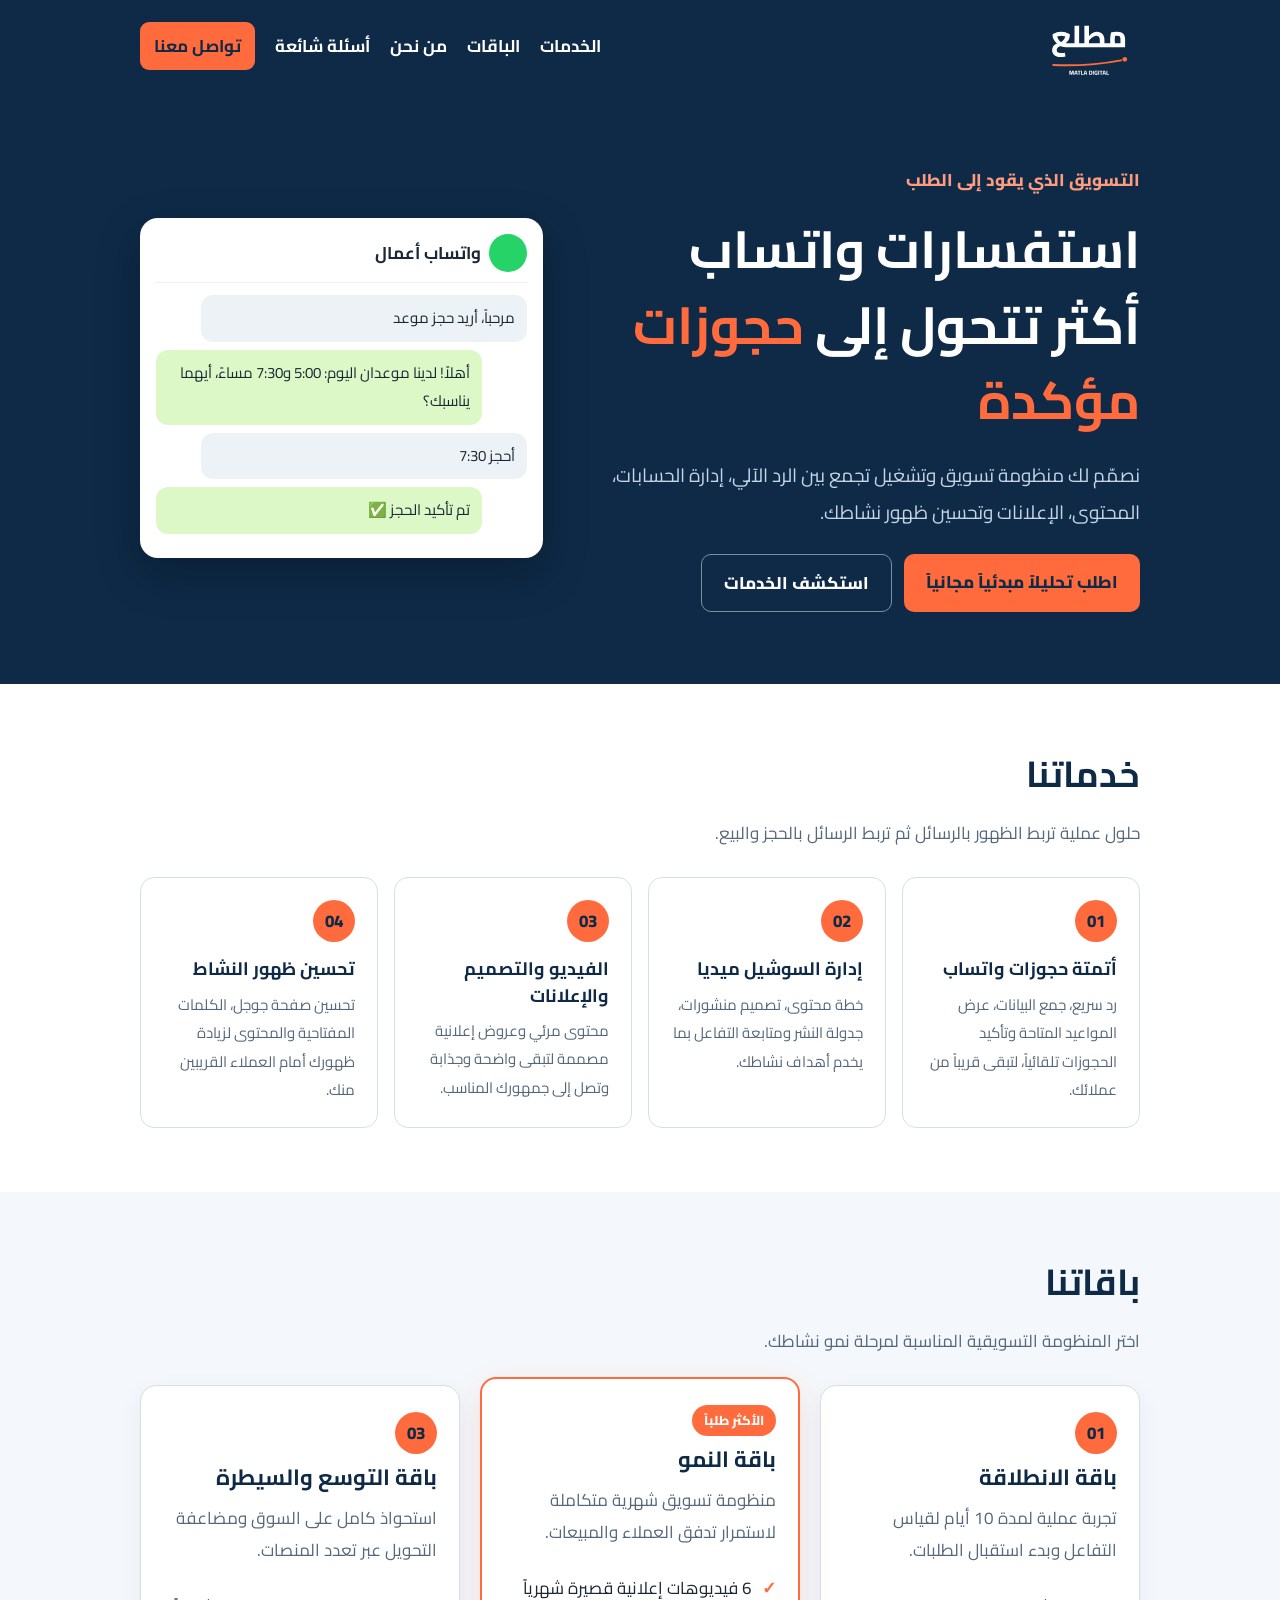
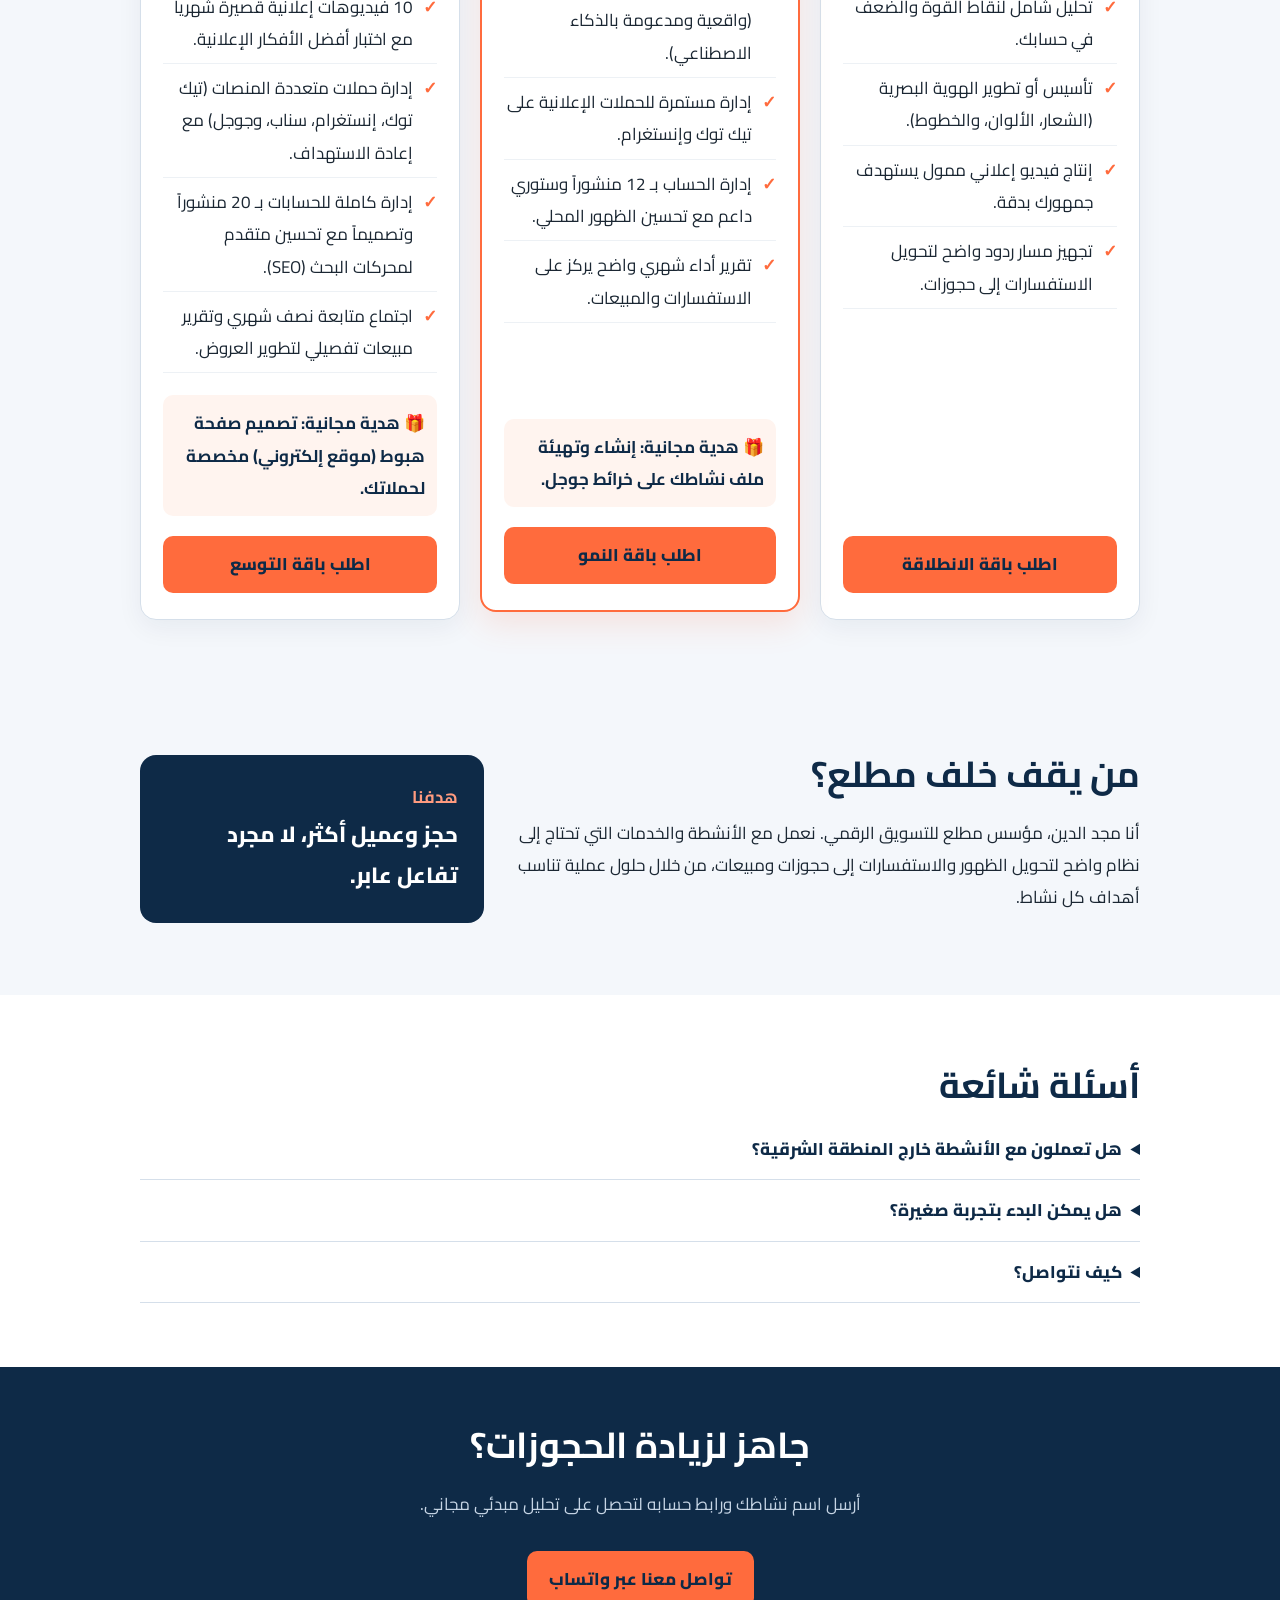
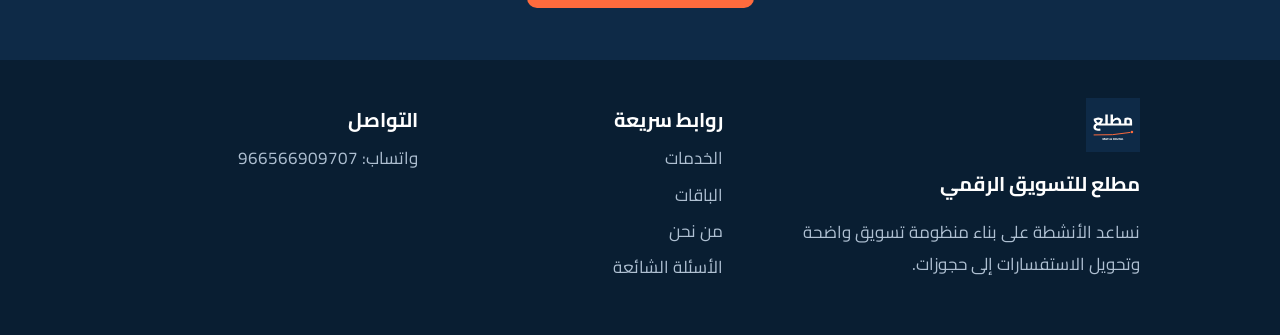
==== commit 8e915d95: "Add Arabic marketing packages section" ====
--- a/index.html
+++ b/index.html
@@ -4,7 +4,7 @@
   <meta charset="utf-8">
   <meta name="viewport" content="width=device-width, initial-scale=1, viewport-fit=cover">
   <title>مطلع للتسويق الرقمي | حجوزات واتساب وسوشيل ميديا وSEO</title>
-  <meta name="description" content="مطلع للتسويق الرقمي: أتمتة حجوزات واتساب، إدارة وسائل التواصل الاجتماعي، التصاميم والفيديو والإعلانات وتحسين محركات البحث.">
+  <meta name="description" content="مطلع للتسويق الرقمي: أتمتة حجوزات واتساب، إدارة وسائل التواصل الاجتماعي، التصاميم والفيديوهات والإعلانات وتحسين الظهور المحلي.">
   <meta name="robots" content="index,follow,max-image-preview:large">
   <link rel="canonical" href="https://majdseekh-wq.github.io/matla.com/">
   <meta property="og:type" content="website">
@@ -19,6 +19,20 @@
   <link rel="preconnect" href="https://fonts.gstatic.com" crossorigin>
   <link href="https://fonts.googleapis.com/css2?family=Cairo:wght@400;600;800&display=swap" rel="stylesheet">
   <link rel="stylesheet" href="./style.css">
+  <style>
+    .packages-grid{display:grid;grid-template-columns:repeat(3,minmax(0,1fr));gap:20px;align-items:stretch}
+    .package-card{position:relative;display:flex;flex-direction:column;padding:26px 22px;border:1px solid var(--line);border-radius:16px;background:#fff;box-shadow:0 8px 26px rgba(14,42,71,.06)}
+    .package-card h3{margin:8px 0;color:var(--navy);font-size:22px}
+    .package-description{color:var(--muted);margin:0 0 16px}
+    .package-card ul{list-style:none;padding:0;margin:0 0 22px;flex:1}
+    .package-card li{position:relative;padding:8px 24px 8px 0;border-bottom:1px solid #edf1f5}
+    .package-card li::before{content:"✓";position:absolute;right:0;color:var(--coral);font-weight:800}
+    .package-gift{margin:0 0 20px;padding:12px;border-radius:10px;background:#fff4ef;color:var(--navy);font-weight:700}
+    .package-card .btn{display:block;text-align:center;text-decoration:none}
+    .package-card.featured{border:2px solid var(--coral);box-shadow:0 12px 32px rgba(255,107,61,.15);transform:translateY(-8px)}
+    .package-badge{align-self:flex-start;border-radius:999px;background:var(--coral);color:#fff;padding:3px 12px;font-size:13px;font-weight:800}
+    @media(max-width:820px){.packages-grid{grid-template-columns:1fr}.package-card.featured{transform:none}}
+  </style>
 </head>
 <body>
   <a class="skip" href="#main">تخطَّ إلى المحتوى</a>
@@ -29,6 +43,7 @@
       </a>
       <nav aria-label="القائمة الرئيسية">
         <a href="#services">الخدمات</a>
+        <a href="#packages">الباقات</a>
         <a href="#about">من نحن</a>
         <a href="#faq">أسئلة شائعة</a>
         <a class="nav-cta" href="https://wa.me/966566909707" target="_blank" rel="noopener">تواصل معنا</a>
@@ -44,7 +59,7 @@
           <h1>استفسارات واتساب أكثر تتحول إلى <em>حجوزات مؤكدة</em></h1>
           <p>نصمّم لك منظومة تسويق وتشغيل تجمع بين الرد الآلي، إدارة الحسابات، المحتوى، الإعلانات وتحسين ظهور نشاطك.</p>
           <div class="actions">
-            <a class="btn" href="https://wa.me/966566909707?text=%D9%85%D8%B1%D8%AD%D8%A8%D8%A7%D9%8B%D8%8C%20%D8%A3%D8%B1%D9%8A%D8%AF%20%D8%A7%D8%B9%D8%AA%D8%B0%D8%A7%D8%B1%D9%8B%20%D9%85%D8%AC%D8%A7%D9%86%D9%8A%D9%8B%D8%A7" target="_blank" rel="noopener">احصل على تحليل مجاني</a>
+            <a class="btn" href="https://wa.me/966566909707?text=%D9%85%D8%B1%D8%AD%D8%A8%D8%A7%D9%8B%D8%8C%20%D8%A3%D8%B1%D9%8A%D8%AF%20%D8%A7%D8%B9%D8%AA%D8%B0%D8%A7%D8%B1%D9%8B%20%D9%85%D8%AC%D8%A7%D9%86%D9%8A%D8%A7%D9%8B" target="_blank" rel="noopener">اطلب تحليلاً مبدئياً مجانياً</a>
             <a class="btn ghost" href="#services">استكشف الخدمات</a>
           </div>
         </div>
@@ -63,10 +78,57 @@
         <h2>خدماتنا</h2>
         <p class="sub">حلول عملية تربط الظهور بالرسائل ثم تربط الرسائل بالحجز والبيع.</p>
         <div class="grid">
-          <article class="card"><span class="tag">01</span><h3>أتمتة حجوزات واتساب</h3><p>رد سريع، جمع البيانات، عرض المواعيد المتاحة وتأكيد الحجز تلقائياً.</p></article>
-          <article class="card"><span class="tag">02</span><h3>إدارة السوشيل ميديا</h3><p>خطة محتوى، تصميم منشورات، جدولة النشر ومتابعة الأداء والنتائج.</p></article>
-          <article class="card"><span class="tag">03</span><h3>الفيديو والتصميم والإعلانات</h3><p>محتوى مرئي وعروض إعلانية مصممة لتبقى واضحة وتدفع إلى اتخاذ إجراء.</p></article>
-          <article class="card"><span class="tag">04</span><h3>تحسين ظهور النشاط</h3><p>تحسين صفحة جوجل، الكلمات المفتاحية والمحتوى لزيادة الزيارات والطلبات المؤهلة.</p></article>
+          <article class="card"><span class="tag">01</span><h3>أتمتة حجوزات واتساب</h3><p>رد سريع، جمع البيانات، عرض المواعيد المتاحة وتأكيد الحجوزات تلقائياً، لتبقى قريباً من عملائك.</p></article>
+          <article class="card"><span class="tag">02</span><h3>إدارة السوشيل ميديا</h3><p>خطة محتوى، تصميم منشورات، جدولة النشر ومتابعة التفاعل بما يخدم أهداف نشاطك.</p></article>
+          <article class="card"><span class="tag">03</span><h3>الفيديو والتصميم والإعلانات</h3><p>محتوى مرئي وعروض إعلانية مصممة لتبقى واضحة وجذابة وتصل إلى جمهورك المناسب.</p></article>
+          <article class="card"><span class="tag">04</span><h3>تحسين ظهور النشاط</h3><p>تحسين صفحة جوجل، الكلمات المفتاحية والمحتوى لزيادة ظهورك أمام العملاء القريبين منك.</p></article>
+        </div>
+      </div>
+    </section>
+
+    <section id="packages" class="section alt">
+      <div class="w">
+        <h2>باقاتنا</h2>
+        <p class="sub">اختر المنظومة التسويقية المناسبة لمرحلة نمو نشاطك.</p>
+        <div class="packages-grid">
+          <article class="package-card">
+            <span class="tag">01</span>
+            <h3>باقة الانطلاقة</h3>
+            <p class="package-description">تجربة عملية لمدة 10 أيام لقياس التفاعل وبدء استقبال الطلبات.</p>
+            <ul>
+              <li>تحليل شامل لنقاط القوة والضعف في حسابك.</li>
+              <li>تأسيس أو تطوير الهوية البصرية (الشعار، الألوان، والخطوط).</li>
+              <li>إنتاج فيديو إعلاني ممول يستهدف جمهورك بدقة.</li>
+              <li>تجهيز مسار ردود واضح لتحويل الاستفسارات إلى حجوزات.</li>
+            </ul>
+            <a class="btn" href="https://wa.me/966566909707?text=%D8%A3%D8%B1%D8%BA%D8%A8%20%D8%A8%D8%B7%D9%84%D8%A8%20%D8%A8%D8%A7%D9%82%D8%A9%20%D8%A7%D9%84%D8%A7%D9%86%D8%B7%D9%84%D8%A7%D9%82" target="_blank" rel="noopener">اطلب باقة الانطلاقة</a>
+          </article>
+          <article class="package-card featured">
+            <span class="package-badge">الأكثر طلباً</span>
+            <h3>باقة النمو</h3>
+            <p class="package-description">منظومة تسويق شهرية متكاملة لاستمرار تدفق العملاء والمبيعات.</p>
+            <ul>
+              <li>6 فيديوهات إعلانية قصيرة شهرياً (واقعية ومدعومة بالذكاء الاصطناعي).</li>
+              <li>إدارة مستمرة للحملات الإعلانية على تيك توك وإنستغرام.</li>
+              <li>إدارة الحساب بـ 12 منشوراً وستوري داعم مع تحسين الظهور المحلي.</li>
+              <li>تقرير أداء شهري واضح يركز على الاستفسارات والمبيعات.</li>
+            </ul>
+            <p class="package-gift">🎁 هدية مجانية: إنشاء وتهيئة ملف نشاطك على خرائط جوجل.</p>
+            <a class="btn" href="https://wa.me/966566909707?text=%D8%A3%D8%B1%D8%BA%D8%A8%20%D8%A8%D8%B7%D9%84%D8%A8%20%D8%A8%D8%A7%D9%82%D8%A9%20%D8%A7%D9%84%D9%86%D9%85%D9%88" target="_blank" rel="noopener">اطلب باقة النمو</a>
+          </article>
+          <article class="package-card">
+            <span class="tag">03</span>
+            <h3>باقة التوسع والسيطرة</h3>
+            <p class="package-description">استحواذ كامل على السوق ومضاعفة التحويل عبر تعدد المنصات.</p>
+            <ul>
+              <li>10 فيديوهات إعلانية قصيرة شهرياً مع اختبار أفضل الأفكار الإعلانية.</li>
+              <li>إدارة حملات متعددة المنصات (تيك توك، إنستغرام، سناب، وجوجل) مع إعادة الاستهداف.</li>
+              <li>إدارة كاملة للحسابات بـ 20 منشوراً وتصميماً مع تحسين متقدم لمحركات البحث (SEO).</li>
+              <li>اجتماع متابعة نصف شهري وتقرير مبيعات تفصيلي لتطوير العروض.</li>
+            </ul>
+            <p class="package-gift">🎁 هدية مجانية: تصميم صفحة هبوط (موقع إلكتروني) مخصصة لحملاتك.</p>
+            <a class="btn" href="https://wa.me/966566909707?text=%D8%A3%D8%B1%D8%BA%D8%A8%20%D8%A8%D8%B7%D9%84%D8%A8%20%D8%A8%D8%A7%D9%82%D8%A9%20%D8%A7%D9%84%D8%AA%D9%88%D8%B3%D8%B9" target="_blank" rel="noopener">اطلب باقة التوسع</a>
+          </article>
         </div>
       </div>
     </section>
@@ -75,7 +137,7 @@
       <div class="w about-grid">
         <div>
           <h2>من يقف خلف مطلع؟</h2>
-          <p>أنا مجد الدين، مؤسس مطلع للتسويق الرقمي. نعمل مع الأنشطة والخدمات التي تحتاج إلى نظام واضح لتحويل الاهتمام إلى حجوزات واتساب وطلبات حقيقية.</p>
+          <p>أنا مجد الدين، مؤسس مطلع للتسويق الرقمي. نعمل مع الأنشطة والخدمات التي تحتاج إلى نظام واضح لتحويل الظهور والاستفسارات إلى حجوزات ومبيعات، من خلال حلول عملية تناسب أهداف كل نشاط.</p>
         </div>
         <div class="metric"><strong>هدفنا</strong><span>حجز وعميل أكثر، لا مجرد تفاعل عابر.</span></div>
       </div>
@@ -84,21 +146,21 @@
     <section id="faq" class="section">
       <div class="w">
         <h2>أسئلة شائعة</h2>
-        <details><summary>هل تعملون مع الأنشطة خارج المنطقة الشرقية؟</summary><p>نعم، نعمل أونلاين مع الأنشطة في السعودية والخليج، ويمكن ترتيب لقاءات مباشرة عند الحاجة.</p></details>
-        <details><summary>هل يمكن البدء بتجربة صغيرة؟</summary><p>نعم، نحدد أولوية واضحة ونفذ حزمة صغيرة قابلة للقياس قبل توسعة المشروع.</p></details>
+        <details><summary>هل تعملون مع الأنشطة خارج المنطقة الشرقية؟</summary><p>نعم، نعمل أونلاين مع الأنشطة في السعودية وغيرها، ونتابع معك عن بُعد.</p></details>
+        <details><summary>هل يمكن البدء بتجربة صغيرة؟</summary><p>نعم، نحدد أولوية واضحة وننفذ حزمة صغيرة قابلة للقياس قبل توسيع العمل.</p></details>
         <details><summary>كيف نتواصل؟</summary><p>أرسل اسم نشاطك ورابط حسابك عبر واتساب وسنعود إليك بتحليل مبدئي مجاني.</p></details>
       </div>
     </section>
 
     <section class="cta">
-      <div class="w"><h2>جاهز لزيادة الحجوزات؟</h2><p>أرسل اسم نشاطك ورابط حسابه لتحصل على تحليل مبدئي مجاني.</p><a class="btn" href="https://wa.me/966566909707" target="_blank" rel="noopener">ابدأ محادثة واتساب</a></div>
+      <div class="w"><h2>جاهز لزيادة الحجوزات؟</h2><p>أرسل اسم نشاطك ورابط حسابه لتحصل على تحليل مبدئي مجاني.</p><a class="btn" href="https://wa.me/966566909707" target="_blank" rel="noopener">تواصل معنا عبر واتساب</a></div>
     </section>
   </main>
 
   <footer>
     <div class="w footer-grid">
-      <div><img src="./logo-profile-square.svg" width="54" height="54" alt=""><h3>مطلع للتسويق الرقمي</h3><p>نحن لسنا نعمل أونلاين في السعودية والخليج.</p></div>
-      <div><h3>روابط سريعة</h3><a href="#services">الخدمات</a><a href="#about">من نحن</a><a href="#faq">الأسئلة الشائعة</a></div>
+      <div><img src="./logo-profile-square.svg" width="54" height="54" alt=""><h3>مطلع للتسويق الرقمي</h3><p>نساعد الأنشطة على بناء منظومة تسويق واضحة وتحويل الاستفسارات إلى حجوزات.</p></div>
+      <div><h3>روابط سريعة</h3><a href="#services">الخدمات</a><a href="#packages">الباقات</a><a href="#about">من نحن</a><a href="#faq">الأسئلة الشائعة</a></div>
       <div><h3>التواصل</h3><a href="https://wa.me/966566909707" target="_blank" rel="noopener">واتساب: 966566909707</a></div>
     </div>
   </footer>
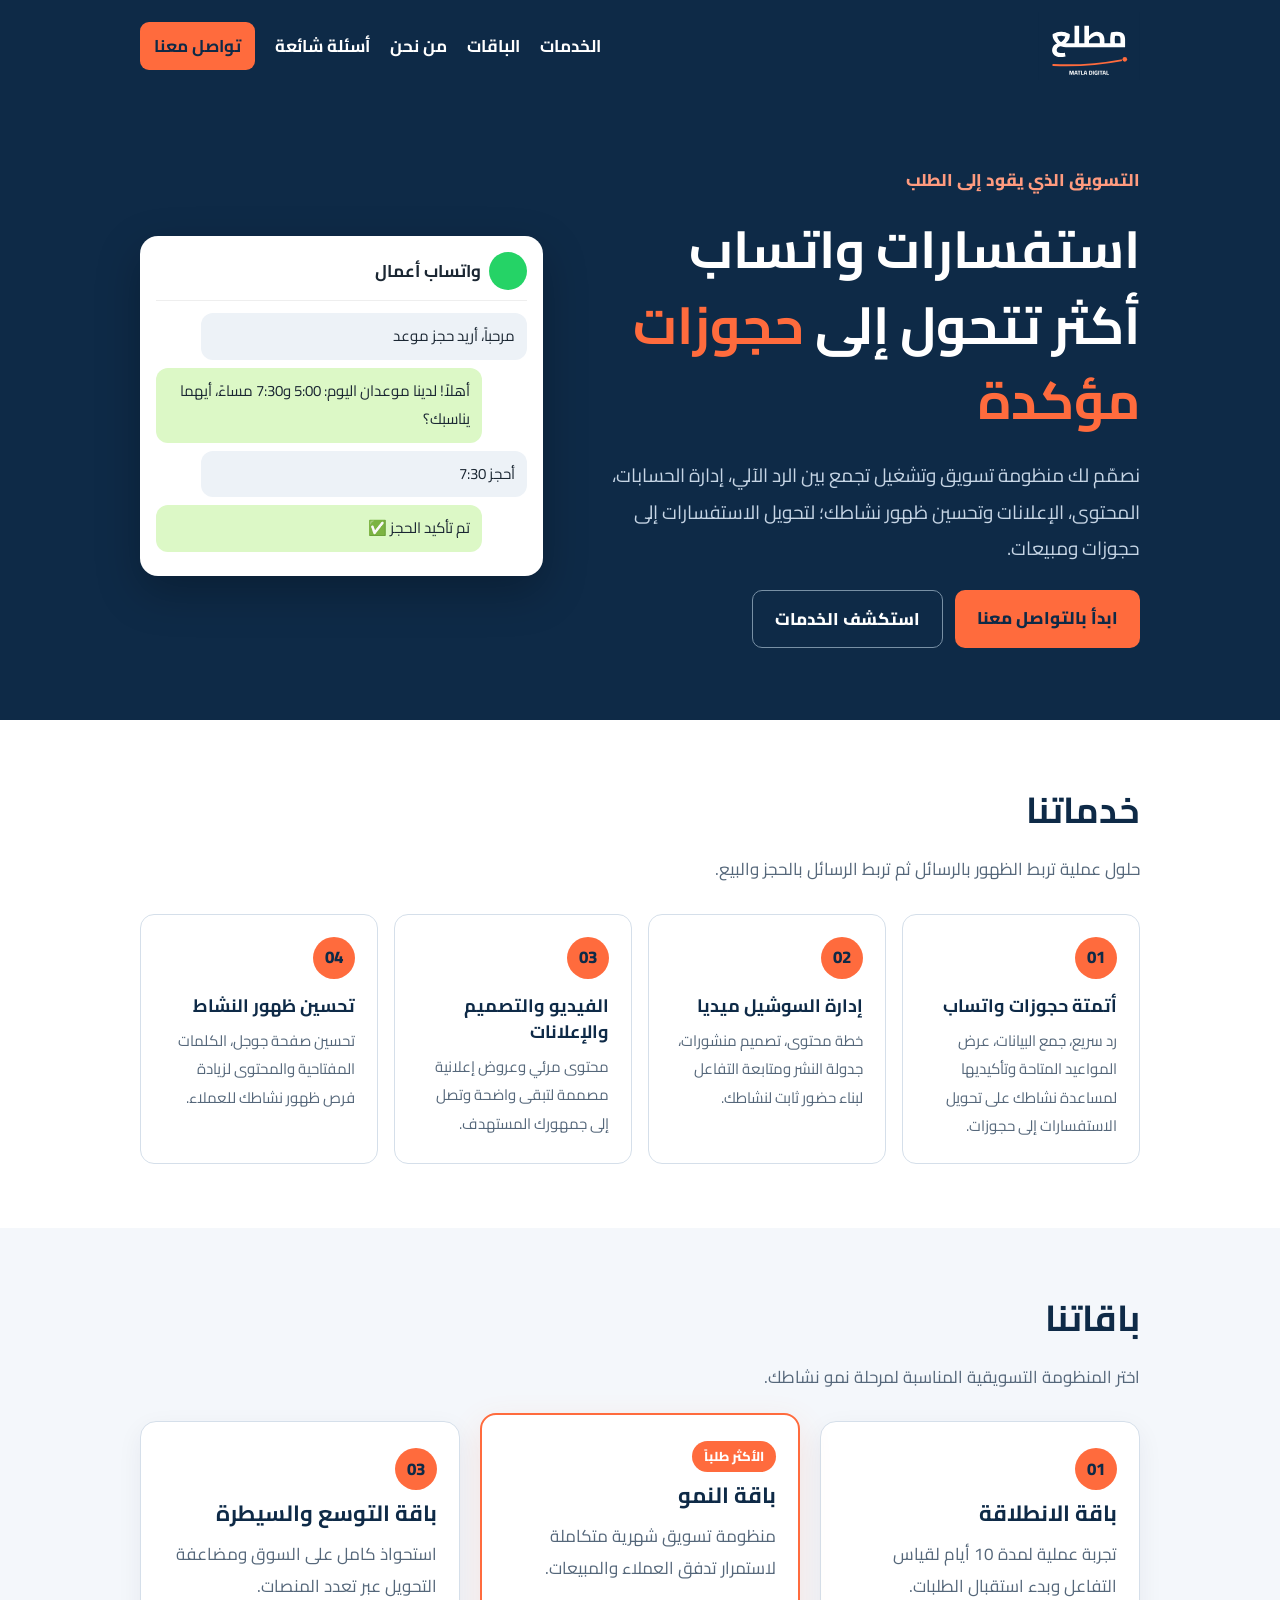
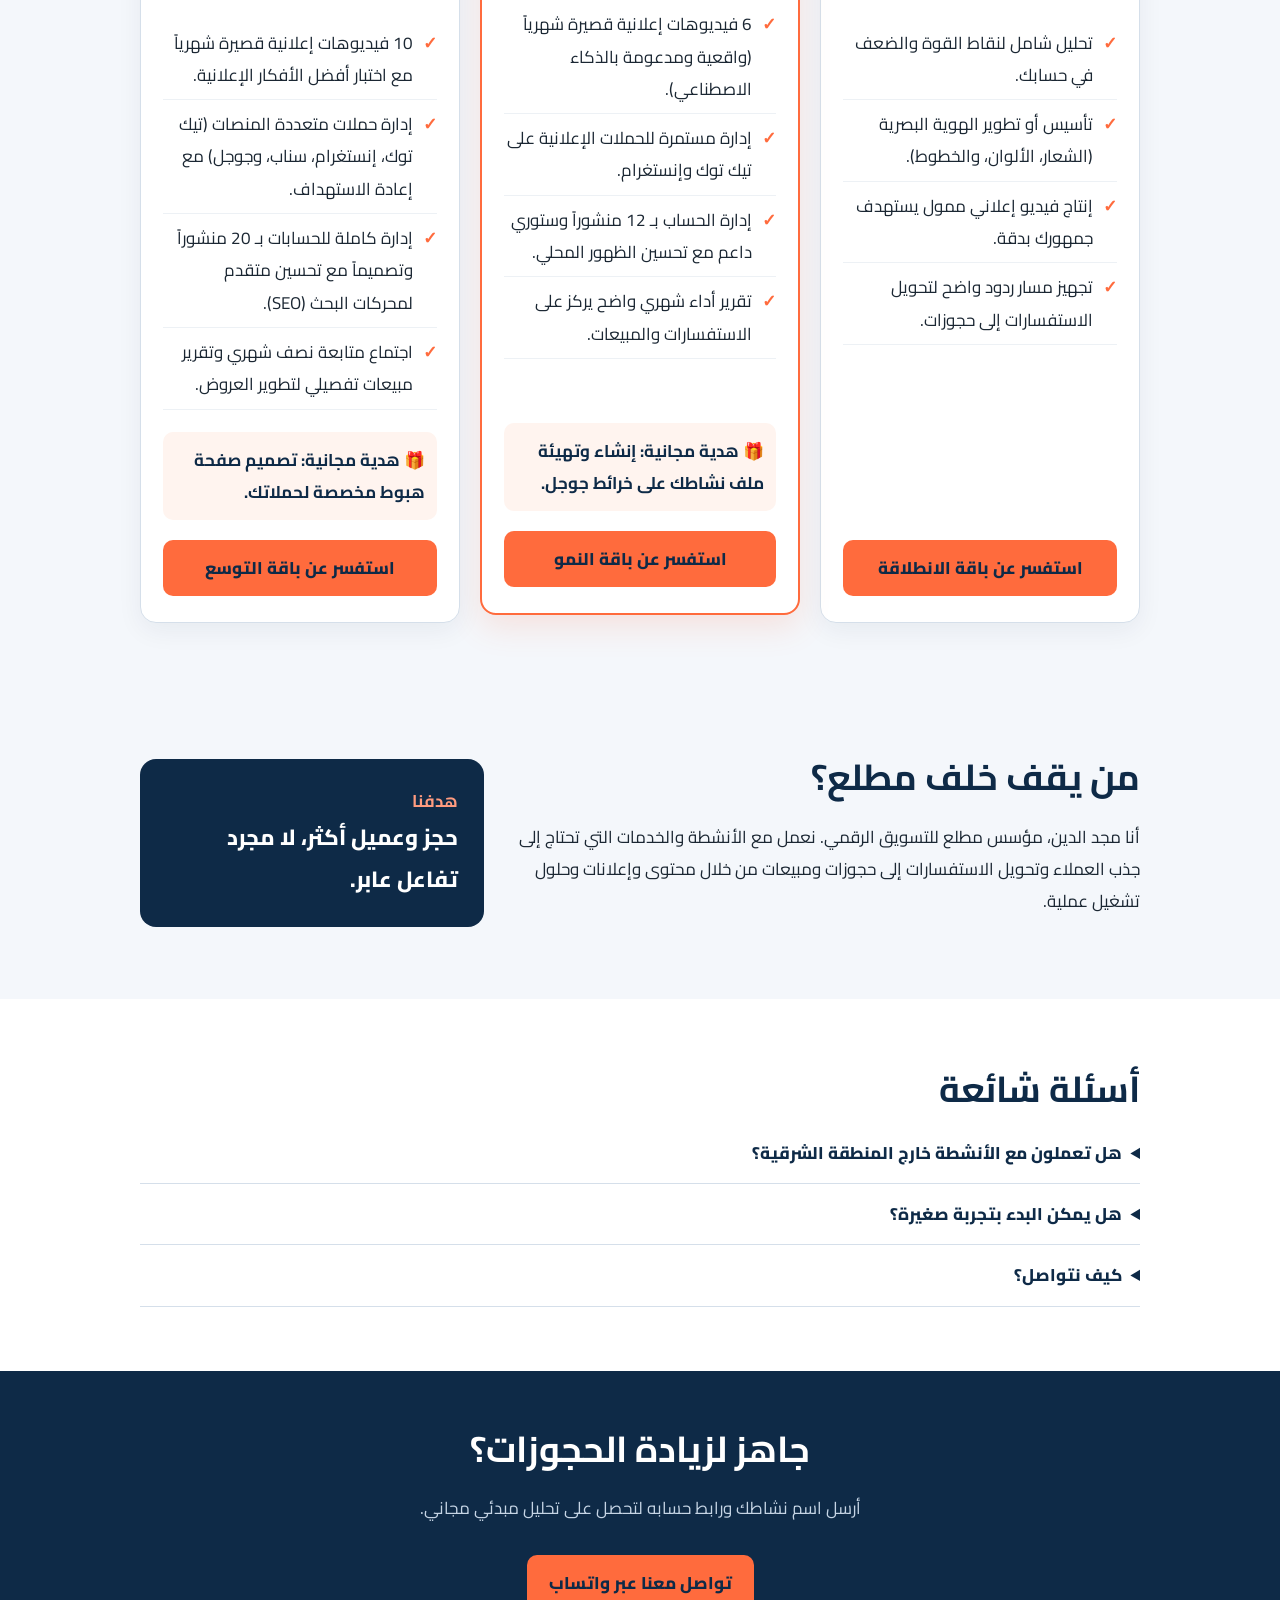
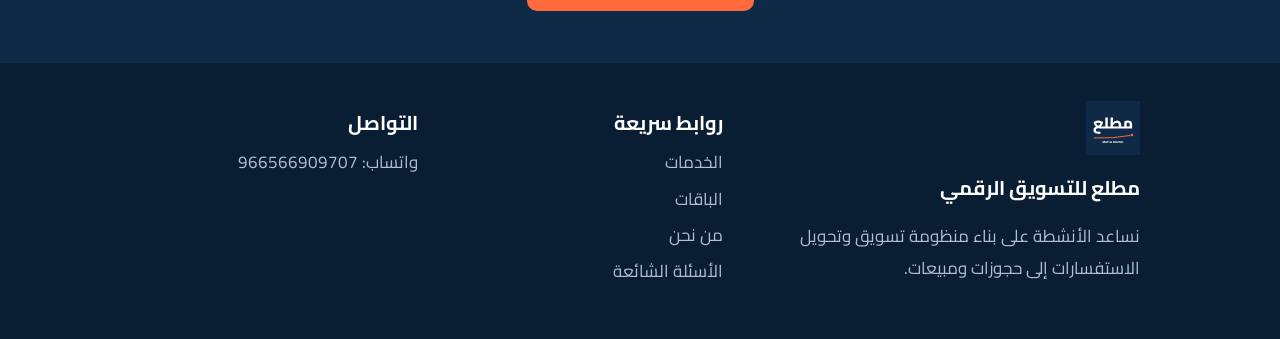
==== commit e6e14a0d: "Improve Arabic page SEO metadata and accessibility" ====
--- a/index.html
+++ b/index.html
@@ -3,15 +3,15 @@
 <head>
   <meta charset="utf-8">
   <meta name="viewport" content="width=device-width, initial-scale=1, viewport-fit=cover">
-  <title>مطلع للتسويق الرقمي | حجوزات واتساب وسوشيل ميديا وSEO</title>
-  <meta name="description" content="مطلع للتسويق الرقمي: أتمتة حجوزات واتساب، إدارة وسائل التواصل الاجتماعي، التصاميم والفيديوهات والإعلانات وتحسين الظهور المحلي.">
+  <title>مَطْلَع | تحويل استفسارات واتساب إلى حجوزات وإدارة حملات تسويقية</title>
+  <meta name="description" content="نساعد الأنشطة التجارية والخدمية في السعودية والخليج على تحويل رسائل واتساب إلى حجوزات ومبيعات مؤكدة عبر الفيديو الإعلاني، إدارة الحملات، وأتمتة الردود.">
   <meta name="robots" content="index,follow,max-image-preview:large">
   <link rel="canonical" href="https://majdseekh-wq.github.io/matla.com/">
   <meta property="og:type" content="website">
   <meta property="og:locale" content="ar_SA">
-  <meta property="og:site_name" content="مطلع للتسويق الرقمي">
-  <meta property="og:title" content="مطلع للتسويق الرقمي">
-  <meta property="og:description" content="نحوّل استفسارات واتساب إلى حجوزات مؤكدة.">
+  <meta property="og:site_name" content="مَطْلَع">
+  <meta property="og:title" content="مَطْلَع | تحويل استفسارات واتساب إلى حجوزات وإدارة حملات تسويقية">
+  <meta property="og:description" content="نساعد الأنشطة التجارية والخدمية في السعودية والخليج على تحويل رسائل واتساب إلى حجوزات ومبيعات مؤكدة عبر الفيديو الإعلاني، إدارة الحملات، وأتمتة الردود.">
   <meta property="og:image" content="https://majdseekh-wq.github.io/matla.com/og-image.png">
   <meta name="theme-color" content="#0E2A47">
   <link rel="icon" href="./logo-profile-square.svg" type="image/svg+xml">
@@ -21,14 +21,14 @@
   <link rel="stylesheet" href="./style.css">
   <style>
     .packages-grid{display:grid;grid-template-columns:repeat(3,minmax(0,1fr));gap:20px;align-items:stretch}
-    .package-card{position:relative;display:flex;flex-direction:column;padding:26px 22px;border:1px solid var(--line);border-radius:16px;background:#fff;box-shadow:0 8px 26px rgba(14,42,71,.06)}
+    .package-card{position:relative;display:flex;flex-direction:column;justify-content:space-between;height:100%;padding:26px 22px;border:1px solid var(--line);border-radius:16px;background:#fff;box-shadow:0 8px 26px rgba(14,42,71,.06)}
     .package-card h3{margin:8px 0;color:var(--navy);font-size:22px}
     .package-description{color:var(--muted);margin:0 0 16px}
     .package-card ul{list-style:none;padding:0;margin:0 0 22px;flex:1}
     .package-card li{position:relative;padding:8px 24px 8px 0;border-bottom:1px solid #edf1f5}
     .package-card li::before{content:"✓";position:absolute;right:0;color:var(--coral);font-weight:800}
     .package-gift{margin:0 0 20px;padding:12px;border-radius:10px;background:#fff4ef;color:var(--navy);font-weight:700}
-    .package-card .btn{display:block;text-align:center;text-decoration:none}
+    .package-card .btn{display:block;text-align:center;text-decoration:none;margin-top:auto}
     .package-card.featured{border:2px solid var(--coral);box-shadow:0 12px 32px rgba(255,107,61,.15);transform:translateY(-8px)}
     .package-badge{align-self:flex-start;border-radius:999px;background:var(--coral);color:#fff;padding:3px 12px;font-size:13px;font-weight:800}
     @media(max-width:820px){.packages-grid{grid-template-columns:1fr}.package-card.featured{transform:none}}
@@ -38,128 +38,90 @@
   <a class="skip" href="#main">تخطَّ إلى المحتوى</a>
   <header>
     <div class="w nav">
-      <a class="brand" href="./" aria-label="الصفحة الرئيسية">
-        <img src="./logo-dark.svg" width="102" height="67" alt="شعار مطلع للتسويق الرقمي">
-      </a>
+      <a class="brand" href="./" aria-label="الصفحة الرئيسية"><img src="./logo-dark.svg" width="102" height="67" alt="شعار مَطْلَع للتسويق الرقمي"></a>
       <nav aria-label="القائمة الرئيسية">
-        <a href="#services">الخدمات</a>
-        <a href="#packages">الباقات</a>
-        <a href="#about">من نحن</a>
-        <a href="#faq">أسئلة شائعة</a>
+        <a href="#services">الخدمات</a><a href="#packages">الباقات</a><a href="#about">من نحن</a><a href="#faq">أسئلة شائعة</a>
         <a class="nav-cta" href="https://wa.me/966566909707" target="_blank" rel="noopener">تواصل معنا</a>
       </nav>
     </div>
   </header>
-
   <main id="main">
     <section class="hero">
       <div class="w hero-grid">
         <div class="hero-copy">
           <span class="eyebrow">التسويق الذي يقود إلى الطلب</span>
           <h1>استفسارات واتساب أكثر تتحول إلى <em>حجوزات مؤكدة</em></h1>
-          <p>نصمّم لك منظومة تسويق وتشغيل تجمع بين الرد الآلي، إدارة الحسابات، المحتوى، الإعلانات وتحسين ظهور نشاطك.</p>
+          <p>نصمّم لك منظومة تسويق وتشغيل تجمع بين الرد الآلي، إدارة الحسابات، المحتوى، الإعلانات وتحسين ظهور نشاطك؛ لتحويل الاستفسارات إلى حجوزات ومبيعات.</p>
           <div class="actions">
-            <a class="btn" href="https://wa.me/966566909707?text=%D9%85%D8%B1%D8%AD%D8%A8%D8%A7%D9%8B%D8%8C%20%D8%A3%D8%B1%D9%8A%D8%AF%20%D8%A7%D8%B9%D8%AA%D8%B0%D8%A7%D8%B1%D9%8B%20%D9%85%D8%AC%D8%A7%D9%86%D9%8A%D8%A7%D9%8B" target="_blank" rel="noopener">اطلب تحليلاً مبدئياً مجانياً</a>
+            <a class="btn" href="https://wa.me/966566909707" target="_blank" rel="noopener">ابدأ بالتواصل معنا</a>
             <a class="btn ghost" href="#services">استكشف الخدمات</a>
           </div>
         </div>
-        <div class="chat" aria-label="مثال على حوار حجوزات واتساب">
+        <div class="chat" aria-label="مثال توضيحي لمحادثة واتساب لتأكيد حجز">
           <div class="chat-head"><span></span><strong>واتساب أعمال</strong></div>
           <div class="bubble incoming">مرحباً، أريد حجز موعد</div>
           <div class="bubble outgoing">أهلاً! لدينا موعدان اليوم: 5:00 و7:30 مساءً، أيهما يناسبك؟</div>
-          <div class="bubble incoming">أحجز 7:30</div>
-          <div class="bubble outgoing">تم تأكيد الحجز ✅</div>
+          <div class="bubble incoming">أحجز 7:30</div><div class="bubble outgoing">تم تأكيد الحجز ✅</div>
         </div>
       </div>
     </section>
-
     <section id="services" class="section">
       <div class="w">
-        <h2>خدماتنا</h2>
-        <p class="sub">حلول عملية تربط الظهور بالرسائل ثم تربط الرسائل بالحجز والبيع.</p>
+        <h2>خدماتنا</h2><p class="sub">حلول عملية تربط الظهور بالرسائل ثم تربط الرسائل بالحجز والبيع.</p>
         <div class="grid">
-          <article class="card"><span class="tag">01</span><h3>أتمتة حجوزات واتساب</h3><p>رد سريع، جمع البيانات، عرض المواعيد المتاحة وتأكيد الحجوزات تلقائياً، لتبقى قريباً من عملائك.</p></article>
-          <article class="card"><span class="tag">02</span><h3>إدارة السوشيل ميديا</h3><p>خطة محتوى، تصميم منشورات، جدولة النشر ومتابعة التفاعل بما يخدم أهداف نشاطك.</p></article>
-          <article class="card"><span class="tag">03</span><h3>الفيديو والتصميم والإعلانات</h3><p>محتوى مرئي وعروض إعلانية مصممة لتبقى واضحة وجذابة وتصل إلى جمهورك المناسب.</p></article>
-          <article class="card"><span class="tag">04</span><h3>تحسين ظهور النشاط</h3><p>تحسين صفحة جوجل، الكلمات المفتاحية والمحتوى لزيادة ظهورك أمام العملاء القريبين منك.</p></article>
+          <article class="card"><span class="tag">01</span><h3>أتمتة حجوزات واتساب</h3><p>رد سريع، جمع البيانات، عرض المواعيد المتاحة وتأكيديها لمساعدة نشاطك على تحويل الاستفسارات إلى حجوزات.</p></article>
+          <article class="card"><span class="tag">02</span><h3>إدارة السوشيل ميديا</h3><p>خطة محتوى، تصميم منشورات، جدولة النشر ومتابعة التفاعل لبناء حضور ثابت لنشاطك.</p></article>
+          <article class="card"><span class="tag">03</span><h3>الفيديو والتصميم والإعلانات</h3><p>محتوى مرئي وعروض إعلانية مصممة لتبقى واضحة وتصل إلى جمهورك المستهدف.</p></article>
+          <article class="card"><span class="tag">04</span><h3>تحسين ظهور النشاط</h3><p>تحسين صفحة جوجل، الكلمات المفتاحية والمحتوى لزيادة فرص ظهور نشاطك للعملاء.</p></article>
         </div>
       </div>
     </section>
-
     <section id="packages" class="section alt">
       <div class="w">
-        <h2>باقاتنا</h2>
-        <p class="sub">اختر المنظومة التسويقية المناسبة لمرحلة نمو نشاطك.</p>
+        <h2>باقاتنا</h2><p class="sub">اختر المنظومة التسويقية المناسبة لمرحلة نمو نشاطك.</p>
         <div class="packages-grid">
           <article class="package-card">
-            <span class="tag">01</span>
-            <h3>باقة الانطلاقة</h3>
+            <span class="tag">01</span><h3>باقة الانطلاقة</h3>
             <p class="package-description">تجربة عملية لمدة 10 أيام لقياس التفاعل وبدء استقبال الطلبات.</p>
-            <ul>
-              <li>تحليل شامل لنقاط القوة والضعف في حسابك.</li>
-              <li>تأسيس أو تطوير الهوية البصرية (الشعار، الألوان، والخطوط).</li>
-              <li>إنتاج فيديو إعلاني ممول يستهدف جمهورك بدقة.</li>
-              <li>تجهيز مسار ردود واضح لتحويل الاستفسارات إلى حجوزات.</li>
-            </ul>
-            <a class="btn" href="https://wa.me/966566909707?text=%D8%A3%D8%B1%D8%BA%D8%A8%20%D8%A8%D8%B7%D9%84%D8%A8%20%D8%A8%D8%A7%D9%82%D8%A9%20%D8%A7%D9%84%D8%A7%D9%86%D8%B7%D9%84%D8%A7%D9%82" target="_blank" rel="noopener">اطلب باقة الانطلاقة</a>
+            <ul><li>تحليل شامل لنقاط القوة والضعف في حسابك.</li><li>تأسيس أو تطوير الهوية البصرية (الشعار، الألوان، والخطوط).</li><li>إنتاج فيديو إعلاني ممول يستهدف جمهورك بدقة.</li><li>تجهيز مسار ردود واضح لتحويل الاستفسارات إلى حجوزات.</li></ul>
+            <a class="btn" href="https://wa.me/966566909707" target="_blank" rel="noopener">استفسر عن باقة الانطلاقة</a>
           </article>
           <article class="package-card featured">
-            <span class="package-badge">الأكثر طلباً</span>
-            <h3>باقة النمو</h3>
+            <span class="package-badge">الأكثر طلباً</span><h3>باقة النمو</h3>
             <p class="package-description">منظومة تسويق شهرية متكاملة لاستمرار تدفق العملاء والمبيعات.</p>
-            <ul>
-              <li>6 فيديوهات إعلانية قصيرة شهرياً (واقعية ومدعومة بالذكاء الاصطناعي).</li>
-              <li>إدارة مستمرة للحملات الإعلانية على تيك توك وإنستغرام.</li>
-              <li>إدارة الحساب بـ 12 منشوراً وستوري داعم مع تحسين الظهور المحلي.</li>
-              <li>تقرير أداء شهري واضح يركز على الاستفسارات والمبيعات.</li>
-            </ul>
+            <ul><li>6 فيديوهات إعلانية قصيرة شهرياً (واقعية ومدعومة بالذكاء الاصطناعي).</li><li>إدارة مستمرة للحملات الإعلانية على تيك توك وإنستغرام.</li><li>إدارة الحساب بـ 12 منشوراً وستوري داعم مع تحسين الظهور المحلي.</li><li>تقرير أداء شهري واضح يركز على الاستفسارات والمبيعات.</li></ul>
             <p class="package-gift">🎁 هدية مجانية: إنشاء وتهيئة ملف نشاطك على خرائط جوجل.</p>
-            <a class="btn" href="https://wa.me/966566909707?text=%D8%A3%D8%B1%D8%BA%D8%A8%20%D8%A8%D8%B7%D9%84%D8%A8%20%D8%A8%D8%A7%D9%82%D8%A9%20%D8%A7%D9%84%D9%86%D9%85%D9%88" target="_blank" rel="noopener">اطلب باقة النمو</a>
+            <a class="btn" href="https://wa.me/966566909707" target="_blank" rel="noopener">استفسر عن باقة النمو</a>
           </article>
           <article class="package-card">
-            <span class="tag">03</span>
-            <h3>باقة التوسع والسيطرة</h3>
+            <span class="tag">03</span><h3>باقة التوسع والسيطرة</h3>
             <p class="package-description">استحواذ كامل على السوق ومضاعفة التحويل عبر تعدد المنصات.</p>
-            <ul>
-              <li>10 فيديوهات إعلانية قصيرة شهرياً مع اختبار أفضل الأفكار الإعلانية.</li>
-              <li>إدارة حملات متعددة المنصات (تيك توك، إنستغرام، سناب، وجوجل) مع إعادة الاستهداف.</li>
-              <li>إدارة كاملة للحسابات بـ 20 منشوراً وتصميماً مع تحسين متقدم لمحركات البحث (SEO).</li>
-              <li>اجتماع متابعة نصف شهري وتقرير مبيعات تفصيلي لتطوير العروض.</li>
-            </ul>
-            <p class="package-gift">🎁 هدية مجانية: تصميم صفحة هبوط (موقع إلكتروني) مخصصة لحملاتك.</p>
-            <a class="btn" href="https://wa.me/966566909707?text=%D8%A3%D8%B1%D8%BA%D8%A8%20%D8%A8%D8%B7%D9%84%D8%A8%20%D8%A8%D8%A7%D9%82%D8%A9%20%D8%A7%D9%84%D8%AA%D9%88%D8%B3%D8%B9" target="_blank" rel="noopener">اطلب باقة التوسع</a>
+            <ul><li>10 فيديوهات إعلانية قصيرة شهرياً مع اختبار أفضل الأفكار الإعلانية.</li><li>إدارة حملات متعددة المنصات (تيك توك، إنستغرام، سناب، وجوجل) مع إعادة الاستهداف.</li><li>إدارة كاملة للحسابات بـ 20 منشوراً وتصميماً مع تحسين متقدم لمحركات البحث (SEO).</li><li>اجتماع متابعة نصف شهري وتقرير مبيعات تفصيلي لتطوير العروض.</li></ul>
+            <p class="package-gift">🎁 هدية مجانية: تصميم صفحة هبوط مخصصة لحملاتك.</p>
+            <a class="btn" href="https://wa.me/966566909707" target="_blank" rel="noopener">استفسر عن باقة التوسع</a>
           </article>
         </div>
       </div>
     </section>
-
     <section id="about" class="section alt">
       <div class="w about-grid">
-        <div>
-          <h2>من يقف خلف مطلع؟</h2>
-          <p>أنا مجد الدين، مؤسس مطلع للتسويق الرقمي. نعمل مع الأنشطة والخدمات التي تحتاج إلى نظام واضح لتحويل الظهور والاستفسارات إلى حجوزات ومبيعات، من خلال حلول عملية تناسب أهداف كل نشاط.</p>
-        </div>
+        <div><h2>من يقف خلف مطلع؟</h2><p>أنا مجد الدين، مؤسس مطلع للتسويق الرقمي. نعمل مع الأنشطة والخدمات التي تحتاج إلى جذب العملاء وتحويل الاستفسارات إلى حجوزات ومبيعات من خلال محتوى وإعلانات وحلول تشغيل عملية.</p></div>
         <div class="metric"><strong>هدفنا</strong><span>حجز وعميل أكثر، لا مجرد تفاعل عابر.</span></div>
       </div>
     </section>
-
     <section id="faq" class="section">
       <div class="w">
         <h2>أسئلة شائعة</h2>
-        <details><summary>هل تعملون مع الأنشطة خارج المنطقة الشرقية؟</summary><p>نعم، نعمل أونلاين مع الأنشطة في السعودية وغيرها، ونتابع معك عن بُعد.</p></details>
-        <details><summary>هل يمكن البدء بتجربة صغيرة؟</summary><p>نعم، نحدد أولوية واضحة وننفذ حزمة صغيرة قابلة للقياس قبل توسيع العمل.</p></details>
+        <details><summary>هل تعملون مع الأنشطة خارج المنطقة الشرقية؟</summary><p>نعم، نعمل أونلاين مع الأنشطة في السعودية والخليج.</p></details>
+        <details><summary>هل يمكن البدء بتجربة صغيرة؟</summary><p>نعم، نحدد أولوية واضحة وننفذ حزمة صغيرة قابلة للقياس قبل التوسع.</p></details>
         <details><summary>كيف نتواصل؟</summary><p>أرسل اسم نشاطك ورابط حسابك عبر واتساب وسنعود إليك بتحليل مبدئي مجاني.</p></details>
       </div>
     </section>
-
-    <section class="cta">
-      <div class="w"><h2>جاهز لزيادة الحجوزات؟</h2><p>أرسل اسم نشاطك ورابط حسابه لتحصل على تحليل مبدئي مجاني.</p><a class="btn" href="https://wa.me/966566909707" target="_blank" rel="noopener">تواصل معنا عبر واتساب</a></div>
-    </section>
+    <section class="cta"><div class="w"><h2>جاهز لزيادة الحجوزات؟</h2><p>أرسل اسم نشاطك ورابط حسابه لتحصل على تحليل مبدئي مجاني.</p><a class="btn" href="https://wa.me/966566909707" target="_blank" rel="noopener">تواصل معنا عبر واتساب</a></div></section>
   </main>
-
   <footer>
     <div class="w footer-grid">
-      <div><img src="./logo-profile-square.svg" width="54" height="54" alt=""><h3>مطلع للتسويق الرقمي</h3><p>نساعد الأنشطة على بناء منظومة تسويق واضحة وتحويل الاستفسارات إلى حجوزات.</p></div>
+      <div><img src="./logo-profile-square.svg" width="54" height="54" alt="شعار مَطْلَع للتسويق الرقمي"><h3>مطلع للتسويق الرقمي</h3><p>نساعد الأنشطة على بناء منظومة تسويق وتحويل الاستفسارات إلى حجوزات ومبيعات.</p></div>
       <div><h3>روابط سريعة</h3><a href="#services">الخدمات</a><a href="#packages">الباقات</a><a href="#about">من نحن</a><a href="#faq">الأسئلة الشائعة</a></div>
       <div><h3>التواصل</h3><a href="https://wa.me/966566909707" target="_blank" rel="noopener">واتساب: 966566909707</a></div>
     </div>
